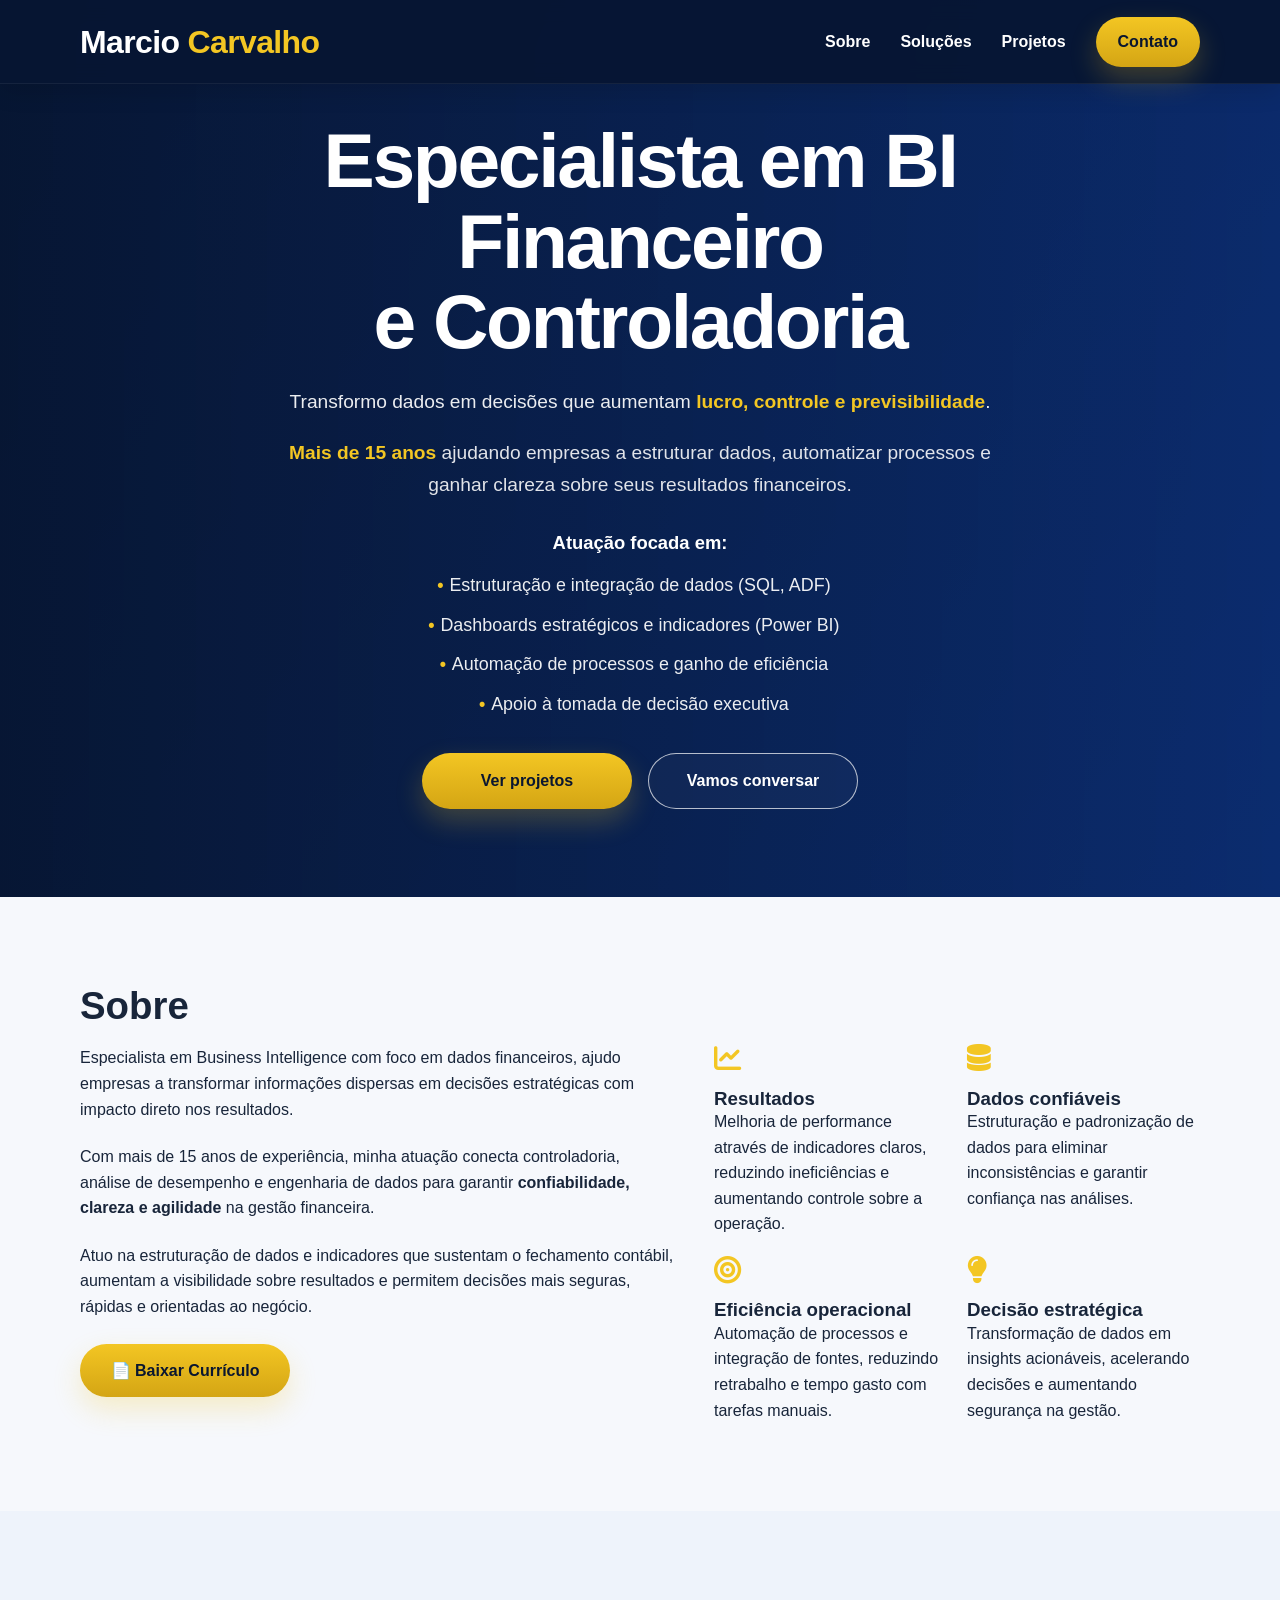
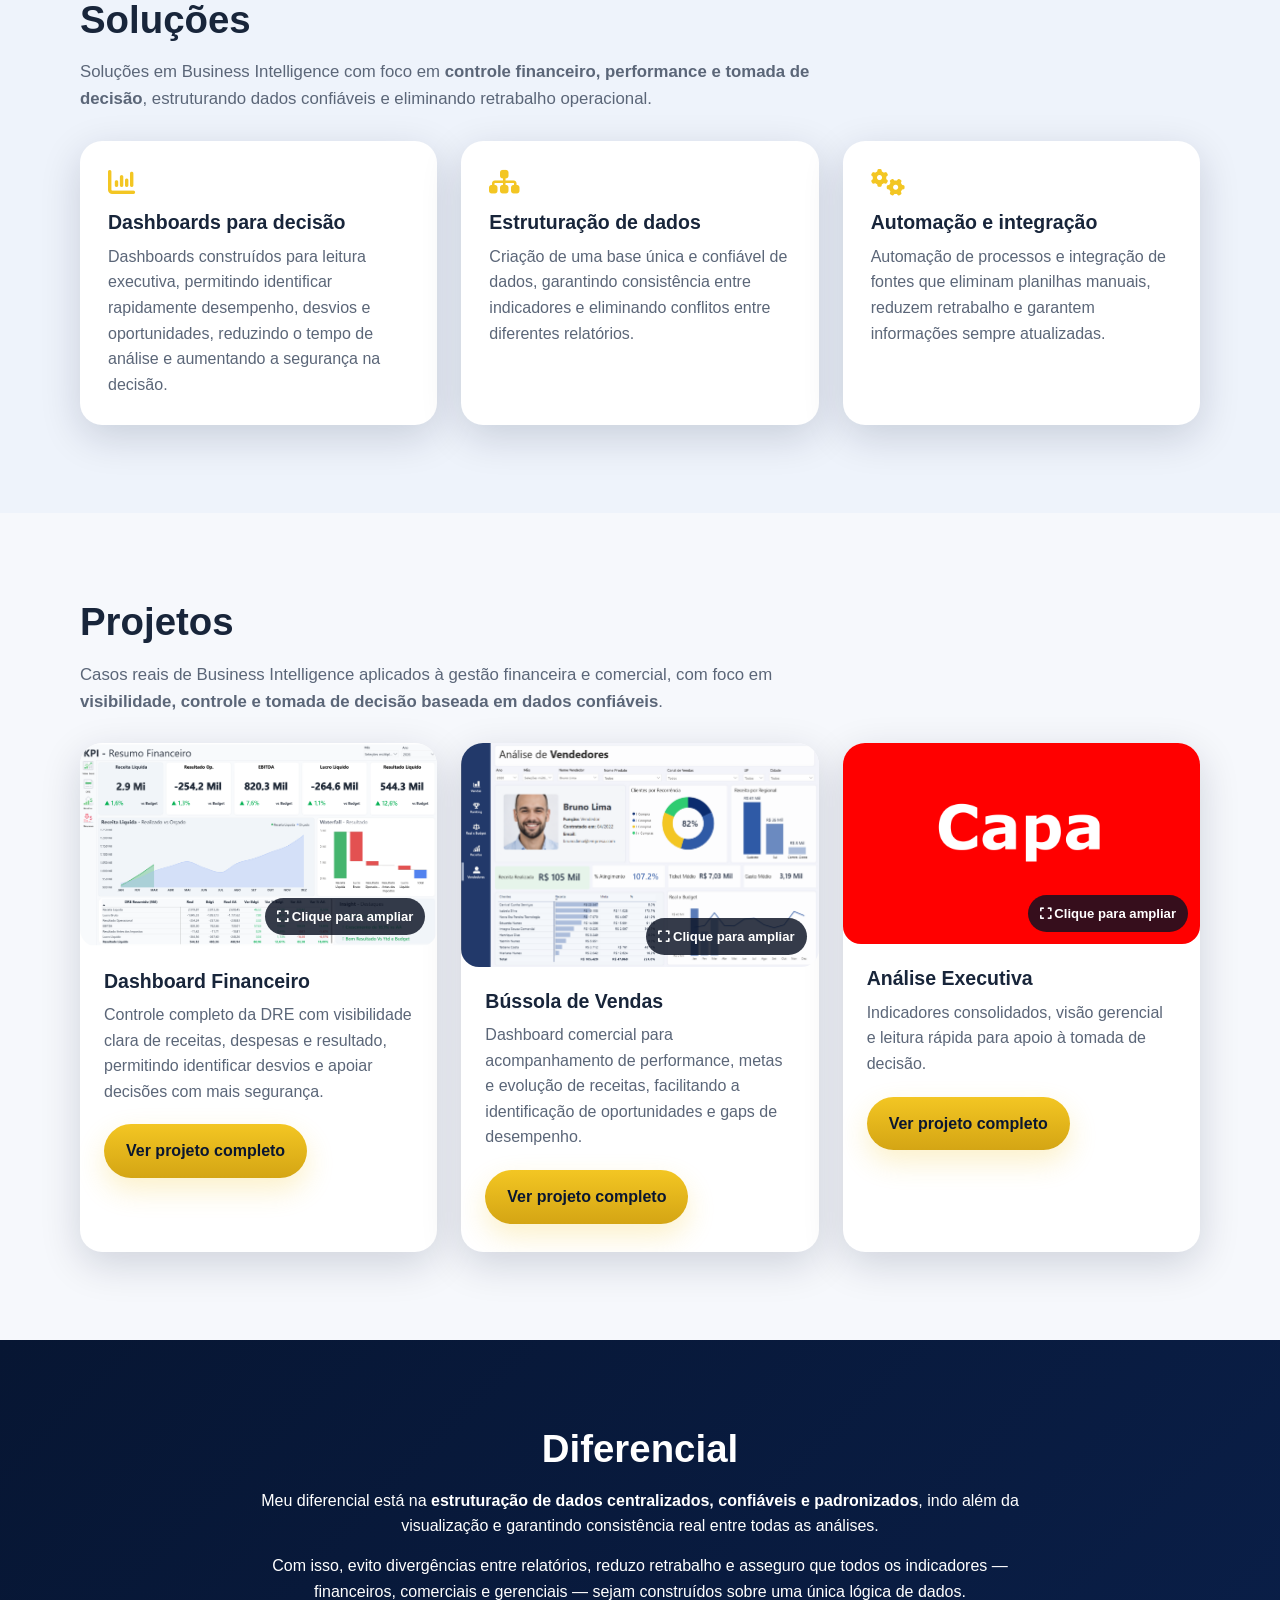
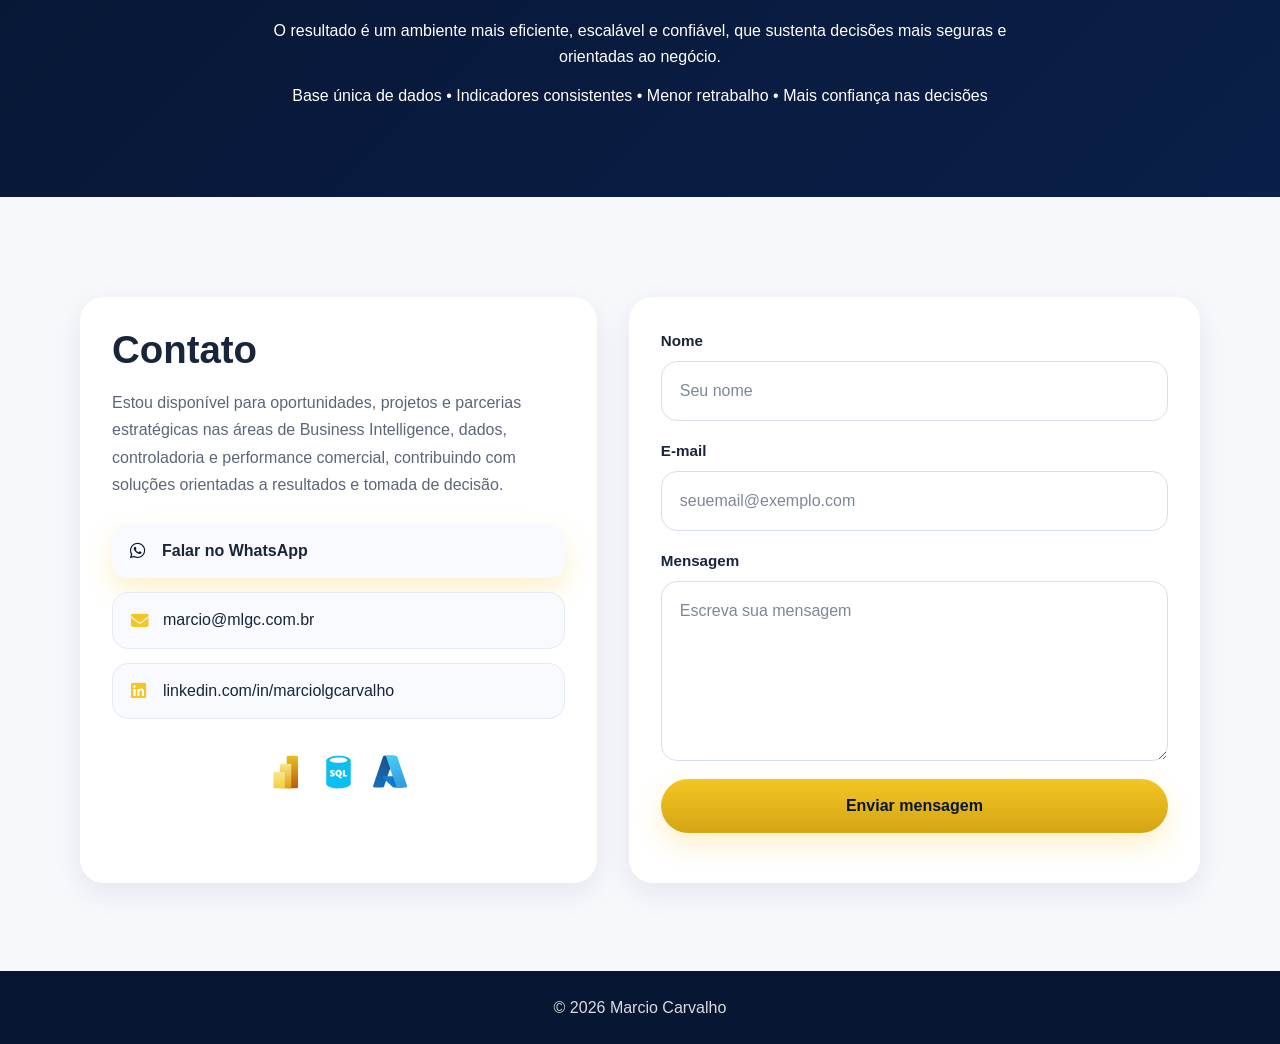
==== index.html @ 59c2d140 "Update index.html" ====
<!DOCTYPE html>
<html lang="pt-BR">
<head>
  
 <!-- META -->
<meta charset="UTF-8" />
<meta name="viewport" content="width=device-width, initial-scale=1.0" />

<!-- SEO -->
<title>Dados Financeiros e BI para Decisões Estratégicas que Geram Resultado</title>
<meta name="description" content="Dashboards em Power BI, integração de dados e indicadores financeiros para melhorar a tomada de decisão, eficiência e resultados do seu negócio." />
<link rel="canonical" href="https://mlgc.com.br/" />
 
<meta name="robots" content="index, follow" />
<meta name="twitter:card" content="summary_large_image" />
<meta name="twitter:title" content="Marcio Carvalho | Power BI | Dados | Controladoria" />
<meta name="twitter:description" content="Especialista em Power BI, integração de dados e controladoria com foco em fechamento contábil, indicadores e suporte à decisão." />
<meta name="twitter:image" content="https://mlgc.com.br/assets/img/og-image.jpg?v=3" />


<!-- Open Graph -->
<meta property="og:title" content="Marcio Carvalho | Power BI | Dados | Controladoria" />
<meta property="og:description" content="Especialista em Power BI, integração de dados e controladoria com foco em fechamento contábil, indicadores e suporte à decisão." />
<meta property="og:url" content="https://mlgc.com.br/" />
<meta property="og:type" content="website" />
<meta property="og:image" content="https://mlgc.com.br/assets/img/og-image.jpg?v=2" />
<meta property="og:image:type" content="image/jpeg" />
<meta property="og:image:width" content="1200" />
<meta property="og:image:height" content="630" />

  <!-- ================= CSS ================= -->
    
  <link rel="stylesheet" href="assets/css/site-mlgc-otimizado.css">
  <!-- ================= ÍCONES ================= -->
  <link
    rel="stylesheet"
    href="https://cdnjs.cloudflare.com/ajax/libs/font-awesome/6.5.0/css/all.min.css"
  />

<script type="application/ld+json">
{
  "@context": "https://schema.org",
  "@graph": [
    {
      "@type": "ProfilePage",
      "@id": "https://mlgc.com.br/#profilepage",
      "url": "https://mlgc.com.br/",
      "name": "Marcio Carvalho | Power BI, Dados Financeiros e Controladoria",
      "inLanguage": "pt-BR",
      "mainEntity": {
        "@id": "https://mlgc.com.br/#person"
      },
      "isPartOf": {
        "@id": "https://mlgc.com.br/#website"
      },
      "primaryImageOfPage": {
        "@id": "https://mlgc.com.br/#primaryimage"
      }
    },
    {
      "@type": "Person",
      "@id": "https://mlgc.com.br/#person",
      "name": "Marcio Carvalho",
      "url": "https://mlgc.com.br/",
      "image": {
        "@id": "https://mlgc.com.br/#primaryimage"
      },
      "jobTitle": "Especialista em Power BI, Dados e Controladoria",
      "description": "Especialista em Power BI, dados financeiros e controladoria. Atua com dashboards, modelagem de dados, indicadores de performance e suporte à tomada de decisão.",
      "sameAs": [
        "https://www.linkedin.com/in/marciolgcarvalho"
      ],
      "knowsAbout": [
        "Power BI",
        "Business Intelligence",
        "Análise de Dados",
        "Controladoria",
        "Dados Financeiros",
        "Indicadores de Performance",
        "Dashboards Executivos",
        "Modelagem de Dados",
        "DAX",
        "Power Query"
      ],
      "worksFor": {
        "@type": "Organization",
        "@id": "https://mlgc.com.br/#organization",
        "name": "MLGC"
      },
      "contactPoint": [
        {
          "@type": "ContactPoint",
          "contactType": "atendimento comercial",
          "email": "mailto:marcio@mlgc.com.br",
          "areaServed": "BR",
          "availableLanguage": ["pt-BR"]
        },
        {
          "@type": "ContactPoint",
          "contactType": "WhatsApp",
          "telephone": "+55-51-98492-6002",
          "areaServed": "BR",
          "availableLanguage": ["pt-BR"],
          "url": "https://wa.me/5551984926002"
        }
      ]
    },
    {
      "@type": "Organization",
      "@id": "https://mlgc.com.br/#organization",
      "name": "MLGC",
      "url": "https://mlgc.com.br/",
      "logo": {
        "@type": "ImageObject",
        "url": "https://mlgc.com.br/assets/img/og-image.jpg"
      },
      "sameAs": [
        "https://www.linkedin.com/in/marciolgcarvalho"
      ]
    },
    {
      "@type": "WebSite",
      "@id": "https://mlgc.com.br/#website",
      "url": "https://mlgc.com.br/",
      "name": "MLGC",
      "inLanguage": "pt-BR",
      "publisher": {
        "@id": "https://mlgc.com.br/#organization"
      }
    },
    {
      "@type": "ImageObject",
      "@id": "https://mlgc.com.br/#primaryimage",
      "url": "https://mlgc.com.br/assets/img/og-image.jpg",
      "contentUrl": "https://mlgc.com.br/assets/img/og-image.jpg"
    },
    {
      "@type": "Service",
      "@id": "https://mlgc.com.br/#service-bi",
      "name": "Serviços de Power BI, Dados e Controladoria",
      "serviceType": "Business Intelligence e Análise de Dados",
      "provider": {
        "@id": "https://mlgc.com.br/#person"
      },
      "areaServed": {
        "@type": "Country",
        "name": "Brasil"
      },
      "availableLanguage": ["pt-BR"],
      "url": "https://mlgc.com.br/#solucoes",
      "description": "Serviços de dashboards em Power BI, integração de dados, modelagem, indicadores financeiros, performance comercial e suporte à decisão.",
      "hasOfferCatalog": {
        "@type": "OfferCatalog",
        "name": "Soluções em Business Intelligence",
        "itemListElement": [
          {
            "@type": "Offer",
            "itemOffered": {
              "@type": "Service",
              "name": "Dashboards para decisão"
            }
          },
          {
            "@type": "Offer",
            "itemOffered": {
              "@type": "Service",
              "name": "Estruturação e modelagem de dados"
            }
          },
          {
            "@type": "Offer",
            "itemOffered": {
              "@type": "Service",
              "name": "Automação e integração de fontes"
            }
          }
        ]
      }
    }
  ]
}
</script>
  
</head>

<body>
  <!-- =========================================================
       HEADER / MENU FIXO
       ========================================================= -->
  <header class="header">
    <div class="nav-shell">
      <a href="#topo" class="logo">Marcio <span>Carvalho</span></a>

      <!-- Botão do menu mobile -->
      <button
        class="menu-toggle"
        type="button"
        aria-label="Abrir menu"
        aria-expanded="false"
      >
        ☰
      </button>

      <!-- Menu principal -->
      <nav class="menu" aria-label="Menu principal">
        <a href="#sobre">Sobre</a>
        <a href="#solucoes">Soluções</a>
        <a href="#portfolio">Projetos</a>
        <a href="#contato" class="cta">Contato</a>
      </nav>
    </div>
  </header>

  <!-- Overlay do menu mobile -->
  <div class="menu-overlay"></div>

  <!-- =========================================================
       CONTEÚDO PRINCIPAL
       ========================================================= -->
  <main id="topo">
    <!-- ================= HERO / INÍCIO ================= -->
   <section class="hero">
  <div class="container hero-content">
    <h1>Especialista em BI Financeiro<br>e Controladoria</h1>

    <p class="hero-text">
      Transformo dados em decisões que aumentam
      <span class="hero-highlight">lucro, controle e previsibilidade</span>.
    </p>

    <p class="hero-text hero-text-secondary">
      <span class="hero-highlight">Mais de 15 anos</span> ajudando empresas a estruturar dados,
      automatizar processos e ganhar clareza sobre seus resultados financeiros.
    </p>

    <p class="hero-focus-title">Atuação focada em:</p>

    <ul class="hero-list">
      <li>Estruturação e integração de dados (SQL, ADF)</li>
      <li>Dashboards estratégicos e indicadores (Power BI)</li>
      <li>Automação de processos e ganho de eficiência</li>
      <li>Apoio à tomada de decisão executiva</li>
    </ul>

    <div class="hero-actions">
      <a href="#projetos" class="btn btn-primary">Ver projetos</a>
      <a href="#contato" class="btn btn-secondary">Vamos conversar</a>
    </div>
  </div>
</section>

  <!-- ================= SOBRE ================= -->
<section id="sobre" class="section section-sobre">
  <div class="container">
    <h2>Sobre</h2>

    <div class="sobre-content">
      <!-- Coluna esquerda -->
      <div class="sobre-texto">
        <p>
          Especialista em Business Intelligence com foco em dados financeiros, ajudo empresas a transformar 
          informações dispersas em decisões estratégicas com impacto direto nos resultados.
        </p>

        <p>
          Com mais de 15 anos de experiência, minha atuação conecta controladoria, análise de desempenho e 
          engenharia de dados para garantir <strong>confiabilidade, clareza e agilidade</strong> na gestão financeira.
        </p>

        <p>
         Atuo na estruturação de dados e indicadores que sustentam o fechamento contábil, aumentam a visibilidade 
          sobre resultados e permitem decisões mais seguras, rápidas e orientadas ao negócio.
        </p>

        <div class="sobre-acoes">
          <a href="/assets/curriculo-marcio-carvalho.pdf" download class="btn btn-primary">
            📄 Baixar Currículo
          </a>
        </div>
      </div>

      <!-- Coluna direita -->
      <div class="sobre-cards">
        <article class="info-card">
          <i class="fas fa-chart-line"></i>
          <h3>Resultados</h3>
          <p>Melhoria de performance através de indicadores claros, reduzindo ineficiências e aumentando controle sobre a operação.</p>
        </article>

        <article class="info-card">
          <i class="fas fa-database"></i>
          <h3>Dados confiáveis</h3>
          <p>Estruturação e padronização de dados para eliminar inconsistências e garantir confiança nas análises.</p>
        </article>

        <article class="info-card">
          <i class="fas fa-bullseye"></i>
          <h3>Eficiência operacional</h3>
          <p>Automação de processos e integração de fontes, reduzindo retrabalho e tempo gasto com tarefas manuais.</p>
        </article>

        <article class="info-card">
          <i class="fas fa-lightbulb"></i>
          <h3>Decisão estratégica</h3>
          <p>Transformação de dados em insights acionáveis, acelerando decisões e aumentando segurança na gestão.</p>
        </article>
      </div>
    </div>
  </div>
</section>

    <!-- ================= SOLUÇÕES ================= -->
    <section id="solucoes" class="section gray">
  <div class="container">
    <h2>Soluções</h2>
    <p class="section-subtitle">
       Soluções em Business Intelligence com foco em  <strong>controle financeiro, performance e tomada de decisão</strong>, 
      estruturando dados confiáveis e eliminando retrabalho operacional.
    </p>

    <div class="grid solucoes-grid">
      <article class="card destaque-card">
        <i class="fas fa-chart-column"></i>
        <h3>Dashboards para decisão</h3>
        <p>
         Dashboards construídos para leitura executiva, permitindo identificar rapidamente desempenho, 
          desvios e oportunidades, reduzindo o tempo de análise e aumentando a segurança na decisão.
        </p>
      </article>

      <article class="card destaque-card">
        <i class="fas fa-sitemap"></i>
        <h3>Estruturação de dados</h3>
        <p>
          Criação de uma base única e confiável de dados, garantindo consistência entre indicadores e eliminando conflitos entre diferentes relatórios.
        </p>
      </article>

      <article class="card destaque-card">
        <i class="fas fa-gears"></i>
        <h3>Automação e integração</h3>
        <p>
         Automação de processos e integração de fontes que eliminam planilhas manuais, reduzem retrabalho e garantem informações sempre atualizadas.
        </p>
      </article>
    </div>
  </div>
</section>

    <!-- ================= PROJETOS ================= -->
  <section id="portfolio" class="section">
  <div class="container">
    <h2>Projetos</h2>
    <p class="section-subtitle">
      Casos reais de Business Intelligence aplicados à gestão financeira e comercial, 
      com foco em <strong>visibilidade, controle e tomada de decisão baseada em dados confiáveis</strong>.
    </p>

    <div class="grid projetos-grid">
      <!-- PROJETO 1 -->
      <article class="card project-card">
        <button
          class="project-cover"
          type="button"
          data-lightbox-trigger
          data-image="assets/img/projetos/projeto1/capa.webp"
          data-alt="Dashboard Financeiro - imagem ampliada"
          aria-label="Ampliar imagem do Dashboard Financeiro"
        >
          <img src="assets/img/projetos/projeto1/capa.webp" alt="Dashboard Financeiro - capa do projeto" class="project-cover-image">
          <span class="project-cover-zoom"><i class="fas fa-expand"></i> Clique para ampliar</span>
        </button>

        <div class="project-card-content">
          <h3>Dashboard Financeiro</h3>
          <p>Controle completo da DRE com visibilidade clara de receitas, despesas e resultado, permitindo identificar desvios e apoiar decisões com mais segurança.</p>
          <a href="projeto1.html" class="project-link">Ver projeto completo</a>
        </div>
      </article>

      <!-- PROJETO 2 -->
      <article class="card project-card">
  <button
    class="project-cover"
    type="button"
    data-lightbox-trigger
    data-image="assets/img/projetos/projeto2/capa.webp"
    data-alt="Dashboard de Vendas - imagem ampliada"
    aria-label="Ampliar imagem do projeto Dashboard de Vendas"
  >
    <img src="assets/img/projetos/projeto2/capa.webp" alt="Dashboard de Vendas - capa do projeto" class="project-cover-image">
    <span class="project-cover-zoom"><i class="fas fa-expand"></i> Clique para ampliar</span>
  </button>

  <div class="project-card-content">
    <h3>Bússola de Vendas</h3>
    <p>Dashboard comercial para acompanhamento de performance, metas e evolução de receitas, facilitando a identificação de oportunidades e gaps de desempenho.</p>
    <a href="projeto2.html" class="project-link">Ver projeto completo</a>
  </div>
</article>

      <!-- PROJETO 3 -->
      <article class="card project-card">
        <button
          class="project-cover"
          type="button"
          data-lightbox-trigger
          data-image="assets/img/projetos/projeto3/capa.webp"
          data-alt="Análise Executiva - imagem ampliada"
          aria-label="Ampliar imagem do projeto Análise Executiva"
        >
          <img src="assets/img/projetos/projeto3/capa.webp" alt="Análise Executiva - capa do projeto" class="project-cover-image">
          <span class="project-cover-zoom"><i class="fas fa-expand"></i> Clique para ampliar</span>
        </button>

       <div class="project-card-content">
  <h3>Análise Executiva</h3>
  <p>Indicadores consolidados, visão gerencial e leitura rápida para apoio à tomada de decisão.</p>
  <a href="projeto3.html" class="project-link">Ver projeto completo</a>
</div>
      </article>
    </div>
  </div>
</section>

    <!-- ================= DIFERENCIAL ================= -->
  <section class="section dark">
  <div class="container small">
    <h2>Diferencial</h2>

<p>
  Meu diferencial está na <strong>estruturação de dados centralizados, confiáveis e padronizados</strong>, 
  indo além da visualização e garantindo consistência real entre todas as análises.
</p>

<p>
  Com isso, evito divergências entre relatórios, reduzo retrabalho e asseguro que todos os indicadores — 
  financeiros, comerciais e gerenciais — sejam construídos sobre uma única lógica de dados.
</p>

<p>
  O resultado é um ambiente mais eficiente, escalável e confiável, 
  que sustenta decisões mais seguras e orientadas ao negócio.
</p>

<p class="diferencial-lista">
  Base única de dados • Indicadores consistentes • Menor retrabalho • Mais confiança nas decisões
</p>

  </div>
</section>
 <!-- ================= CONTATO ================= -->
<section id="contato" class="section contato-section">
  <div class="container">
    <div class="contato-wrapper">

      <!-- LADO ESQUERDO -->
      <div class="contato-info-box">
        <!-- ===== <span class="contato-tag"></span> === -->
        <h2>Contato</h2>

        <p class="contato-desc">
         Estou disponível para oportunidades, projetos e parcerias estratégicas nas áreas de Business Intelligence,
         dados, controladoria e performance comercial, contribuindo com soluções orientadas a resultados e tomada de decisão.
        </p>

        <div class="contato-canais">
          <a href="https://wa.me/5551984926002" class="contato-link whatsapp-link" target="_blank">
            <i class="fab fa-whatsapp"></i>
            <span>Falar no WhatsApp</span>
          </a>

          <a href="mailto:marcio@mlgc.com.br" class="contato-link">
            <i class="fas fa-envelope"></i>
            <span>marcio@mlgc.com.br</span>
          </a>

          <a href="https://www.linkedin.com/in/marciolgcarvalho" class="contato-link" target="_blank">
            <i class="fab fa-linkedin"></i>
            <span>linkedin.com/in/marciolgcarvalho</span>
          </a>
 <div class="skills-logos">
  <img src="assets/img/powerbi.svg" alt="Power BI" />
  <img src="assets/img/sql.svg" alt="SQL" />
  <img src="assets/img/adf.svg" alt="Azure Data Factory" />
</div>
          
        </div>
      </div>

    <!-- LADO DIREITO / FORMULÁRIO -->
<div class="contato-form-box">
  <form id="form-contato" action="https://formspree.io/f/mnjoldry" method="POST" class="contato-form">

    <!-- Configuração -->
    <input type="hidden" name="_subject" value="Novo contato do portfólio" />
    <input type="hidden" name="_captcha" value="false" />

    <!-- Nome -->
    <div class="form-group">
      <label for="nome">Nome</label>
      <input
        type="text"
        id="nome"
        name="nome"
        placeholder="Seu nome"
        required
      />
    </div>

    <!-- Email -->
    <div class="form-group">
      <label for="email">E-mail</label>
      <input
        type="email"
        id="email"
        name="email"
        placeholder="seuemail@exemplo.com"
        required
      />
    </div>

    <!-- Mensagem -->
    <div class="form-group">
      <label for="mensagem">Mensagem</label>
      <textarea
        id="mensagem"
        name="mensagem"
        placeholder="Escreva sua mensagem"
        required
      ></textarea>
    </div>

    <!-- Botão -->
    <button type="submit" class="btn-enviar">
      Enviar mensagem
    </button>

    <!-- Status -->
    <p id="form-status"></p>

  </form>
</div>

</div>
</div>
</section>

  <div class="lightbox" id="projectLightbox" aria-hidden="true">
    <button class="lightbox-close" type="button" aria-label="Fechar imagem ampliada">&times;</button>
    <div class="lightbox-backdrop" data-lightbox-close></div>
    <div class="lightbox-content" role="dialog" aria-modal="true" aria-label="Visualização ampliada do projeto">
      <img src="" alt="" id="lightboxImage">
    </div>
  </div>

  <!-- =========================================================
       FOOTER
       ========================================================= -->
  <footer>
    <p>© 2026 Marcio Carvalho</p>
  </footer>

  <!-- =========================================================
       BOTÃO VOLTAR AO TOPO
       ========================================================= -->
  <button
    id="backToTop"
    class="back-to-top"
    type="button"
    aria-label="Voltar ao topo"
  >
    <i class="fas fa-arrow-up"></i>
  </button>

  <!-- =========================================================
       SCRIPT DO MENU MOBILE + BOTÃO TOPO
       ========================================================= -->
  <script src="assets/js/script.js"></script>

<script>
  const lightbox = document.getElementById('projectLightbox');
  const lightboxImage = document.getElementById('lightboxImage');
  const lightboxClose = document.querySelector('.lightbox-close');
  const triggers = document.querySelectorAll('[data-lightbox-trigger]');
  const closeAreas = document.querySelectorAll('[data-lightbox-close]');

  function openLightbox(src, alt) {
    lightboxImage.src = src;
    lightboxImage.alt = alt || '';
    lightbox.classList.add('is-open');
    lightbox.setAttribute('aria-hidden', 'false');
    document.body.style.overflow = 'hidden';
  }

  function closeLightbox() {
    lightbox.classList.remove('is-open');
    lightbox.setAttribute('aria-hidden', 'true');
    lightboxImage.src = '';
    lightboxImage.alt = '';
    document.body.style.overflow = '';
  }

  triggers.forEach(trigger => {
    trigger.addEventListener('click', () => {
      openLightbox(
        trigger.getAttribute('data-image'),
        trigger.getAttribute('data-alt')
      );
    });
  });

  closeAreas.forEach(area => {
    area.addEventListener('click', closeLightbox);
  });

  if (lightboxClose) {
    lightboxClose.addEventListener('click', closeLightbox);
  }

  document.addEventListener('keydown', (event) => {
    if (event.key === 'Escape' && lightbox.classList.contains('is-open')) {
      closeLightbox();
    }
  });
</script>
    
</body>
</html>
---- assets/css/site-mlgc-otimizado.css ----
:root {
  --navy: #071633;
  --navy-2: #0b2c6f;
  --navy-3: #0a1f49;
  --gold: #f3c623;
  --gold-2: #d4a514;
  --white: #ffffff;
  --text: #18253a;
  --muted: #5b6678;
  --bg: #f6f8fc;
  --bg-soft: #eef3fb;
  --card: #ffffff;
  --line: #d7dfed;
  --line-soft: #e3eaf5;
  --shadow-sm: 0 10px 30px rgba(8, 20, 47, 0.08);
  --shadow-md: 0 12px 40px rgba(8, 20, 47, 0.16);
  --shadow-lg: 0 18px 38px rgba(8, 20, 47, 0.14);
  --header-height: 84px;
  --radius-lg: 22px;
  --radius-md: 18px;
  --radius-sm: 14px;
}

* {
  margin: 0;
  padding: 0;
  box-sizing: border-box;
}

html {
  scroll-behavior: smooth;
}

body {
  font-family: "Segoe UI", Arial, sans-serif;
  background: var(--bg);
  color: var(--text);
  line-height: 1.6;
  text-rendering: optimizeLegibility;
}

body.menu-open {
  overflow: hidden;
}

a {
  color: inherit;
  text-decoration: none;
}

img,
iframe {
  display: block;
  max-width: 100%;
}

button,
input,
textarea {
  font: inherit;
}

button {
  cursor: pointer;
}

ul,
ol {
  padding-left: 1.3rem;
}

.container {
  width: min(92%, 1120px);
  margin: 0 auto;
}

.small {
  max-width: 760px;
}

.section,
.project-section,
.project-screens,
.telas,
.project-cta {
  scroll-margin-top: 110px;
}

.section {
  padding: 88px 0;
}

.section.gray,
.project-section.alt {
  background: var(--bg-soft);
}

.section.dark,
.project-cta {
  background: linear-gradient(135deg, var(--navy), var(--navy-3));
  color: var(--white);
  text-align: center;
}

h1,
h2,
h3 {
  line-height: 1.1;
}

h2 {
  font-size: clamp(1.9rem, 3vw, 2.6rem);
  margin-bottom: 18px;
}

p + p {
  margin-top: 14px;
}

.header {
  position: fixed;
  inset: 0 0 auto;
  width: 100%;
  height: var(--header-height);
  z-index: 1000;
  background: rgba(7, 22, 51, 0.95);
  backdrop-filter: blur(10px);
  border-bottom: 1px solid rgba(255, 255, 255, 0.06);
  box-shadow: 0 8px 22px rgba(0, 0, 0, 0.12);
}

.nav-shell {
  width: min(92%, 1120px);
  min-height: var(--header-height);
  margin: 0 auto;
  display: flex;
  align-items: center;
  justify-content: space-between;
  position: relative;
}

.logo {
  display: inline-block;
  color: var(--white);
  font-size: 2rem;
  font-weight: 800;
  line-height: 0.95;
  letter-spacing: -0.02em;
}

.logo span {
  color: var(--gold);
}

.menu-toggle {
  display: none;
  border: 0;
  background: transparent;
  color: var(--white);
  font-size: 2.2rem;
  line-height: 1;
}

.menu {
  display: flex;
  align-items: center;
  gap: 30px;
}

.menu a {
  color: var(--white);
  font-size: 1rem;
  font-weight: 600;
  position: relative;
  transition: color 0.25s ease;
}

.menu a:not(.cta)::after {
  content: "";
  position: absolute;
  left: 0;
  bottom: -8px;
  width: 0;
  height: 2px;
  background: var(--gold);
  transition: width 0.25s ease;
}

.menu a:hover,
.menu a:focus-visible {
  color: var(--gold);
}

.menu a:hover::after,
.menu a:focus-visible::after {
  width: 100%;
}

.btn-primary,
.project-link,
.btn-enviar,
.whatsapp-link,
.menu .cta {
  background: linear-gradient(180deg, var(--gold), var(--gold-2));
  color: #0a1630;
  box-shadow: 0 12px 28px rgba(243, 198, 35, 0.24);
  border: 0;
}
.menu .cta {
  padding: 12px 22px;
  border-radius: 999px;
  font-weight: 800;
}

.menu .cta:hover,
.menu .cta:focus-visible {
  color: #0a1630;
  filter: brightness(1.03);
}

.menu-overlay {
  position: fixed;
  inset: 0;
  background: rgba(0, 0, 0, 0.42);
  opacity: 0;
  visibility: hidden;
  pointer-events: none;
  transition: opacity 0.25s ease, visibility 0.25s ease;
  z-index: 998;
}

.menu-overlay.active {
  opacity: 1;
  visibility: visible;
  pointer-events: auto;
}

.hero,
.project-hero {
  color: var(--white);
}

.hero {
  padding: 120px 20px 88px;
  text-align: center;
  background:
    linear-gradient(90deg, rgba(7, 22, 51, 0.96), rgba(11, 44, 111, 0.82)),
    linear-gradient(135deg, var(--navy), var(--navy-2));
}

.hero-content {
  max-width: 900px;
  margin: 0 auto;
}

.hero h1 {
  font-size: clamp(2.6rem, 6vw, 4.8rem);
  line-height: 1.05;
  letter-spacing: -0.03em;
  margin: 0 0 24px;
}

.hero-text {
  max-width: 760px;
  margin: 0 auto 18px;
  font-size: 1.2rem;
  line-height: 1.7;
  color: rgba(255, 255, 255, 0.92);
}

.hero-text-secondary {
  margin-top: 0;
  color: rgba(255, 255, 255, 0.88);
}

.hero-highlight {
  color: var(--gold);
  font-weight: 700;
}

.hero-focus-title {
  margin: 26px 0 14px;
  font-size: 1.15rem;
  font-weight: 600;
  color: var(--white);
}

.hero-list {
  list-style: none;
  padding: 0;
  margin: 0 auto;
  max-width: 720px;
}

.hero-list li {
  margin-bottom: 10px;
  font-size: 1.12rem;
  line-height: 1.65;
  color: rgba(255, 255, 255, 0.92);
}

.hero-list li::before {
  content: "•";
  color: var(--gold);
  font-weight: 700;
  display: inline-block;
  width: 18px;
  margin-left: -18px;
}

.hero-actions {
  display: flex;
  justify-content: center;
  gap: 16px;
  flex-wrap: wrap;
  margin-top: 34px;
}

.buttons,
.project-hero-actions {
  display: flex;
  gap: 16px;
  flex-wrap: wrap;
}

.buttons {
  margin-top: 34px;
  justify-content: center;
}

.btn,
.btn-primary,
.btn-secondary,
.project-link,
.btn-enviar,
.btn-cv {
  display: inline-flex;
  align-items: center;
  justify-content: center;
  gap: 8px;
  min-height: 50px;
  padding: 14px 22px;
  border-radius: 999px;
  font-size: 1rem;
  font-weight: 700;
  text-align: center;
  transition: transform 0.22s ease, box-shadow 0.22s ease, background 0.22s ease, color 0.22s ease;
}

.btn {
  min-width: 210px;
}

.btn-primary:hover,
.project-link:hover,
.btn-enviar:hover,
.whatsapp-link:hover,
.menu .cta:hover,
.btn-cv:hover,
.btn-secondary:hover {
  transform: translateY(-2px);
}

.btn-secondary {
  border: 1px solid rgba(255, 255, 255, 0.7);
  color: var(--white);
  background: rgba(255, 255, 255, 0.03);
}

.btn-secondary:hover {
  background: rgba(255, 255, 255, 0.1);
}
.section-sobre .sobre-content {
  display: grid;
  grid-template-columns: minmax(320px, 1.1fr) minmax(320px, 0.9fr);
  gap: 40px;
  align-items: start;
}

.section-sobre .sobre-texto p {
  margin-bottom: 22px;
}

.sobre-acoes,
.section-sobre .sobre-acoes {
  margin-top: 24px;
}

.section-sobre .sobre-cards {
  display: grid;
  grid-template-columns: repeat(2, minmax(220px, 1fr));
  gap: 20px;
}

.grid {
  margin-top: 28px;
  display: grid;
  grid-template-columns: repeat(3, minmax(0, 1fr));
  gap: 24px;
}

.card {
  background: var(--card);
  border-radius: var(--radius-lg);
  padding: 28px;
  box-shadow: var(--shadow-md);
}

.card h3,
.project-card-content h3,
.kpi-card h3 {
  margin-bottom: 10px;
  font-size: 1.22rem;
}

.card p,
.project-card-content p,
.project-section p,
.project-hero p,
.section-subtitle,
.contato-desc {
  color: var(--muted);
}

.destaque-card,
.info-card {
  transition: transform 0.25s ease, box-shadow 0.25s ease;
}

.destaque-card:hover,
.info-card:hover,
.project-card:hover {
  transform: translateY(-6px);
  box-shadow: var(--shadow-lg);
}

.destaque-card i,
.info-card i {
  font-size: 1.7rem;
  color: var(--gold);
  margin-bottom: 16px;
  transition: transform 0.25s ease, color 0.25s ease;
}

.destaque-card:hover i,
.info-card:hover i {
  transform: scale(1.08);
}

.section-subtitle {
  max-width: 780px;
  margin-bottom: 28px;
  font-size: 1.05rem;
}

.skills-logos {
  margin-top: 22px;
  display: flex;
  align-items: center;
  justify-content: center;
  gap: 18px;
  flex-wrap: wrap;
}

.skills-logos img {
  height: 34px;
  width: auto;
  object-fit: contain;
  opacity: 0.95;
  transition: transform 0.2s ease, opacity 0.2s ease;
}

.skills-logos img:hover {
  transform: translateY(-2px);
  opacity: 1;
}

.section-sobre .btn-cv {
  background: linear-gradient(180deg, var(--gold), var(--gold-2));
  color: #0a1630;
  border: 0;
  box-shadow: 0 12px 28px rgba(243, 198, 35, 0.24);
}

.section-sobre .btn-cv:hover {
  background: linear-gradient(180deg, var(--gold), var(--gold-2));
  color: #0a1630;
  transform: translateY(-2px);
}

.contato-wrapper {
  display: grid;
  grid-template-columns: 0.95fr 1.05fr;
  gap: 32px;
  align-items: stretch;
  margin-top: 12px;
}

.contato-info-box,
.contato-form-box {
  background: var(--white);
  border-radius: 24px;
  padding: 32px;
  box-shadow: var(--shadow-sm);
}

.contato-tag {
  display: inline-block;
  margin-bottom: 14px;
  padding: 8px 14px;
  border-radius: 999px;
  background: rgba(243, 198, 35, 0.14);
  color: var(--navy-2);
  font-size: 0.9rem;
  font-weight: 700;
}

.contato-desc {
  font-size: 1rem;
  line-height: 1.7;
  margin-bottom: 26px;
}

.contato-canais {
  display: flex;
  flex-direction: column;
  gap: 14px;
}

.contato-link {
  display: flex;
  align-items: center;
  gap: 12px;
  padding: 16px 18px;
  border-radius: 16px;
  background: #f8faff;
  border: 1px solid var(--line-soft);
  color: var(--text);
  transition: transform 0.22s ease, box-shadow 0.22s ease, border-color 0.22s ease;
  word-break: break-word;
}

.contato-link:hover {
  transform: translateY(-2px);
  box-shadow: 0 10px 22px rgba(8, 20, 47, 0.08);
  border-color: #d5dfef;
}

.contato-link i {
  color: var(--gold);
  font-size: 1.1rem;
  min-width: 20px;
}

.contato-link span {
  line-height: 1.4;
}

.whatsapp-link {
  border: 0;
  font-weight: 800;
}

.whatsapp-link i {
  color: #0a1630;
}

.contato-form {
  display: flex;
  flex-direction: column;
  gap: 18px;
}

.form-group {
  display: flex;
  flex-direction: column;
  gap: 8px;
}

.form-group label {
  font-size: 0.95rem;
  font-weight: 700;
  color: var(--text);
}

.contato-form input,
.contato-form textarea {
  width: 100%;
  border: 1px solid var(--line);
  border-radius: 16px;
  padding: 16px 18px;
  background: var(--white);
  color: var(--text);
  outline: 0;
  transition: border-color 0.22s ease, box-shadow 0.22s ease;
}

.contato-form input::placeholder,
.contato-form textarea::placeholder {
  color: #7c8798;
}

.contato-form input:focus,
.contato-form textarea:focus {
  border-color: #b9c8e2;
  box-shadow: 0 0 0 4px rgba(11, 44, 111, 0.06);
}

.contato-form textarea {
  min-height: 180px;
  resize: vertical;
}

.btn-enviar {
  width: 100%;
  border: 0;
  font-weight: 800;
}

footer {
  padding: 24px 0;
  text-align: center;
  background: var(--navy);
  color: rgba(255, 255, 255, 0.85);
}

.back-to-top {
  position: fixed;
  right: 22px;
  bottom: 22px;
  width: 52px;
  height: 52px;
  border: 0;
  border-radius: 50%;

  display: inline-flex;
  align-items: center;
  justify-content: center;

  background-color: #FFC107; /* amarelo */
  color: #000; /* seta preta */

  opacity: 0;
  visibility: hidden;
  pointer-events: none;
  transform: translateY(10px);

  z-index: 1002;
  cursor: pointer;

  transition: all 0.25s ease;
}

.back-to-top:hover {
  background-color: #e0a800; /* amarelo mais escuro */
  transform: translateY(0) scale(1.05);
}

.back-to-top.show {
  opacity: 1;
  visibility: visible;
  pointer-events: auto;
  transform: translateY(0);
}

.project-hero {
  padding: 150px 0 70px;
  background: linear-gradient(180deg, #0c1f47 0%, #132c63 100%);
}

.project-hero-content {
  display: grid;
  grid-template-columns: 1.1fr 0.9fr;
  gap: 48px;
  align-items: center;
}

.project-eyebrow {
  display: inline-block;
  margin-bottom: 14px;
  padding: 8px 14px;
  border-radius: 999px;
  background: rgba(255, 255, 255, 0.12);
  font-size: 0.92rem;
  font-weight: 700;
  letter-spacing: 0.04em;
}

.project-hero h1 {
  font-size: clamp(2.4rem, 5vw, 4rem);
  margin-bottom: 18px;
  color: var(--white);
}

.project-hero p {
  font-size: 1.08rem;
  color: rgba(255, 255, 255, 0.88);
  max-width: 700px;
}

.project-hero-actions {
  margin-top: 28px;
}

.project-hero-image img,
.project-gallery,
.project-cover,
.screen-image,
.lightbox-content img {
  border-radius: 18px;
}

.project-hero-image img {
  width: 100%;
  box-shadow: 0 30px 60px rgba(0, 0, 0, 0.22);
}

.telas,
.project-screens,
.project-section,
.project-cta {
  padding: 78px 0;
}

.telas p,
.project-section p,
.section-intro {
  max-width: 950px;
  font-size: 1.05rem;
  line-height: 1.8;
}

.telas p,
.project-section p {
  margin-bottom: 18px;
}

.project-list,
.results-list {
  margin: 0;
  padding-left: 24px;
}

.project-list li,
.results-list li {
  margin-bottom: 14px;
  color: var(--navy);
  line-height: 1.7;
  font-size: 1.04rem;
}

.kpi-grid {
  display: grid;
  grid-template-columns: repeat(2, minmax(0, 1fr));
  gap: 24px;
  margin-top: 30px;
}

.kpi-card {
  background: var(--white);
  border-radius: 24px;
  padding: 28px;
  box-shadow: 0 18px 40px rgba(10, 22, 48, 0.08);
  border: 1px solid rgba(10, 22, 48, 0.05);
}

.kpi-card p {
  margin: 0;
  font-size: 1rem;
}

.projetos-grid {
  align-items: stretch;
}

.project-card {
  padding: 0;
  overflow: hidden;
  display: flex;
  flex-direction: column;
}

.project-card-content {
  padding: 24px 24px 28px;
}

.project-card-content p {
  margin-bottom: 20px;
}

.project-link {
  font-weight: 800;
}

.project-cover {
  position: relative;
  width: 100%;
  border: 0;
  background: transparent;
  padding: 0;
  display: block;
  overflow: hidden;
}

.project-cover-image {
  width: 100%;
  transition: transform 0.35s ease;
}

.project-cover:hover .project-cover-image,
.screen-image:hover img {
  transform: scale(1.03);
}

.project-cover-zoom,
.zoom-hint {
  position: absolute;
  right: 12px;
  bottom: 12px;
  background: rgba(10, 18, 35, 0.82);
  color: var(--white);
  padding: 8px 12px;
  border-radius: 999px;
  font-size: 0.82rem;
  font-weight: 600;
}

.lightbox {
  position: fixed;
  inset: 0;
  display: none;
  align-items: center;
  justify-content: center;
  z-index: 9999;
}

.lightbox.is-open {
  display: flex;
}

.lightbox-backdrop {
  position: absolute;
  inset: 0;
  background: rgba(0, 0, 0, 0.82);
}

.lightbox-content {
  position: relative;
  z-index: 2;
  max-width: 92vw;
  max-height: 88vh;
  padding: 12px;
}

.lightbox-content img {
  max-width: 100%;
  max-height: 85vh;
  box-shadow: 0 20px 60px rgba(0, 0, 0, 0.4);
}

.lightbox-close {
  position: absolute;
  top: 18px;
  right: 18px;
  z-index: 3;
  width: 44px;
  height: 44px;
  border: 0;
  border-radius: 50%;
  background: rgba(255, 255, 255, 0.15);
  color: var(--white);
  font-size: 1.6rem;
}

.section-intro {
  margin-bottom: 40px;
  color: #555;
}

.screen-block {
  margin-bottom: 60px;
}

.screen-block h3 {
  margin-bottom: 16px;
  font-size: 1.4rem;
}

.screen-image {
  max-width: 900px;
  margin: 0 auto 16px;
  position: relative;
  overflow: hidden;
}

.screen-image img {
  width: 100%;
  transition: transform 0.3s ease;
}

.project-cta h2 {
  font-size: clamp(2rem, 4vw, 3rem);
  margin-bottom: 14px;
  color: var(--white);
}

.project-cta p {
  max-width: 760px;
  margin: 0 auto 28px;
  color: rgba(255, 255, 255, 0.86);
  font-size: 1.06rem;
  line-height: 1.8;
}

iframe {
  width: 100%;
  height: 260px;
  margin-top: 18px;
  border: 0;
  border-radius: 16px;
  background: #e9eef7;
}

@media (max-width: 980px) {
  .project-hero {
    padding: 130px 0 60px;
  }

  .project-hero-content,
  .grid,
  .projetos-grid,
  .contato-wrapper,
  .section-sobre .sobre-content,
  .kpi-grid {
    grid-template-columns: 1fr;
  }

  .section-sobre .sobre-cards {
    grid-template-columns: repeat(2, minmax(0, 1fr));
  }
}

@media (max-width: 768px) {
  .header {
    width: 100%;
  }

  .nav-shell {
    width: 100%;
    margin: 0;
    padding-left: 24px;
    padding-right: 8px;
  }

  .logo {
    font-size: 1.42rem;
    max-width: 180px;
  }

  .menu-toggle {
    display: inline-flex;
    align-items: center;
    justify-content: center;
    position: absolute;
    top: 50%;
    right: 4px;
    transform: translateY(-50%);
    width: 56px;
    height: 56px;
    font-size: 2.7rem;
    z-index: 1001;
  }

  .menu {
    position: fixed;
    top: 0;
    right: -100%;
    width: min(80vw, 300px);
    height: 100vh;
    padding: 96px 24px 28px 28px;
    background: linear-gradient(180deg, #071633, #0b2557);
    box-shadow: -14px 0 40px rgba(0, 0, 0, 0.28);
    flex-direction: column;
    align-items: flex-start;
    gap: 22px;
    transition: right 0.28s ease;
    z-index: 999;
  }

  .menu.active {
    right: 0;
  }

  .menu a {
    width: 100%;
    font-size: 1.16rem;
  }

  .menu .cta {
    margin-top: 10px;
    width: auto;
  }

  .hero {
    padding: 132px 0 74px;
  }

  .hero h1 {
    font-size: clamp(2.2rem, 9vw, 3rem);
  }

  .hero p {
    font-size: 1rem;
    max-width: 92%;
  }

  .buttons,
  .project-hero-actions {
    flex-direction: column;
    align-items: center;
  }

  .btn,
  .btn-primary,
  .btn-secondary {
    width: min(100%, 280px);
    min-width: 0;
  }

  .project-hero-actions .btn-primary,
  .project-hero-actions .btn-secondary,
  .btn-enviar {
    width: 100%;
  }

  .section,
  .telas,
  .project-section,
  .project-screens,
  .project-cta {
    padding: 64px 0;
    scroll-margin-top: 92px;
  }

  .section-sobre .sobre-cards {
    grid-template-columns: 1fr;
    gap: 16px;
  }

  .contato-info-box,
  .contato-form-box {
    padding: 22px;
    border-radius: 20px;
  }

  .contato-link {
    padding: 14px;
    border-radius: 14px;
    align-items: flex-start;
  }

  .contato-link span {
    font-size: 0.96rem;
  }

  .contato-form {
    gap: 14px;
  }

  .contato-form input,
  .contato-form textarea {
    padding: 14px 16px;
    border-radius: 14px;
  }

  .contato-form textarea {
    min-height: 160px;
  }

  .back-to-top {
    width: 48px;
    height: 48px;
    right: 18px;
    bottom: 18px;
  }

  iframe {
    height: 210px;
  }
}

@media (max-width: 640px) {
  .container {
    width: min(92%, 100% - 24px);
  }

  .project-card-content {
    padding: 20px 20px 24px;
  }

  .screen-block {
    margin-bottom: 48px;
  }

  .screen-block h3 {
    font-size: 1.25rem;
  }

  .zoom-hint,
  .project-cover-zoom {
    font-size: 0.76rem;
    padding: 7px 10px;
  }
}


@media (max-width: 768px) {
  .hero-actions,
  .cta-group,
  .hero-buttons {
    display: flex;
    flex-direction: column;
    align-items: center;
    justify-content: center;
    gap: 16px;
    width: 100%;
  }

  .hero-actions .btn,
  .cta-group .btn,
  .hero-buttons .btn,
  .hero-actions a,
  .cta-group a,
  .hero-buttons a {
    width: 100%;
    max-width: 320px;
    margin: 0 auto;
    display: flex;
    align-items: center;
    justify-content: center;
    text-align: center;
  }
}
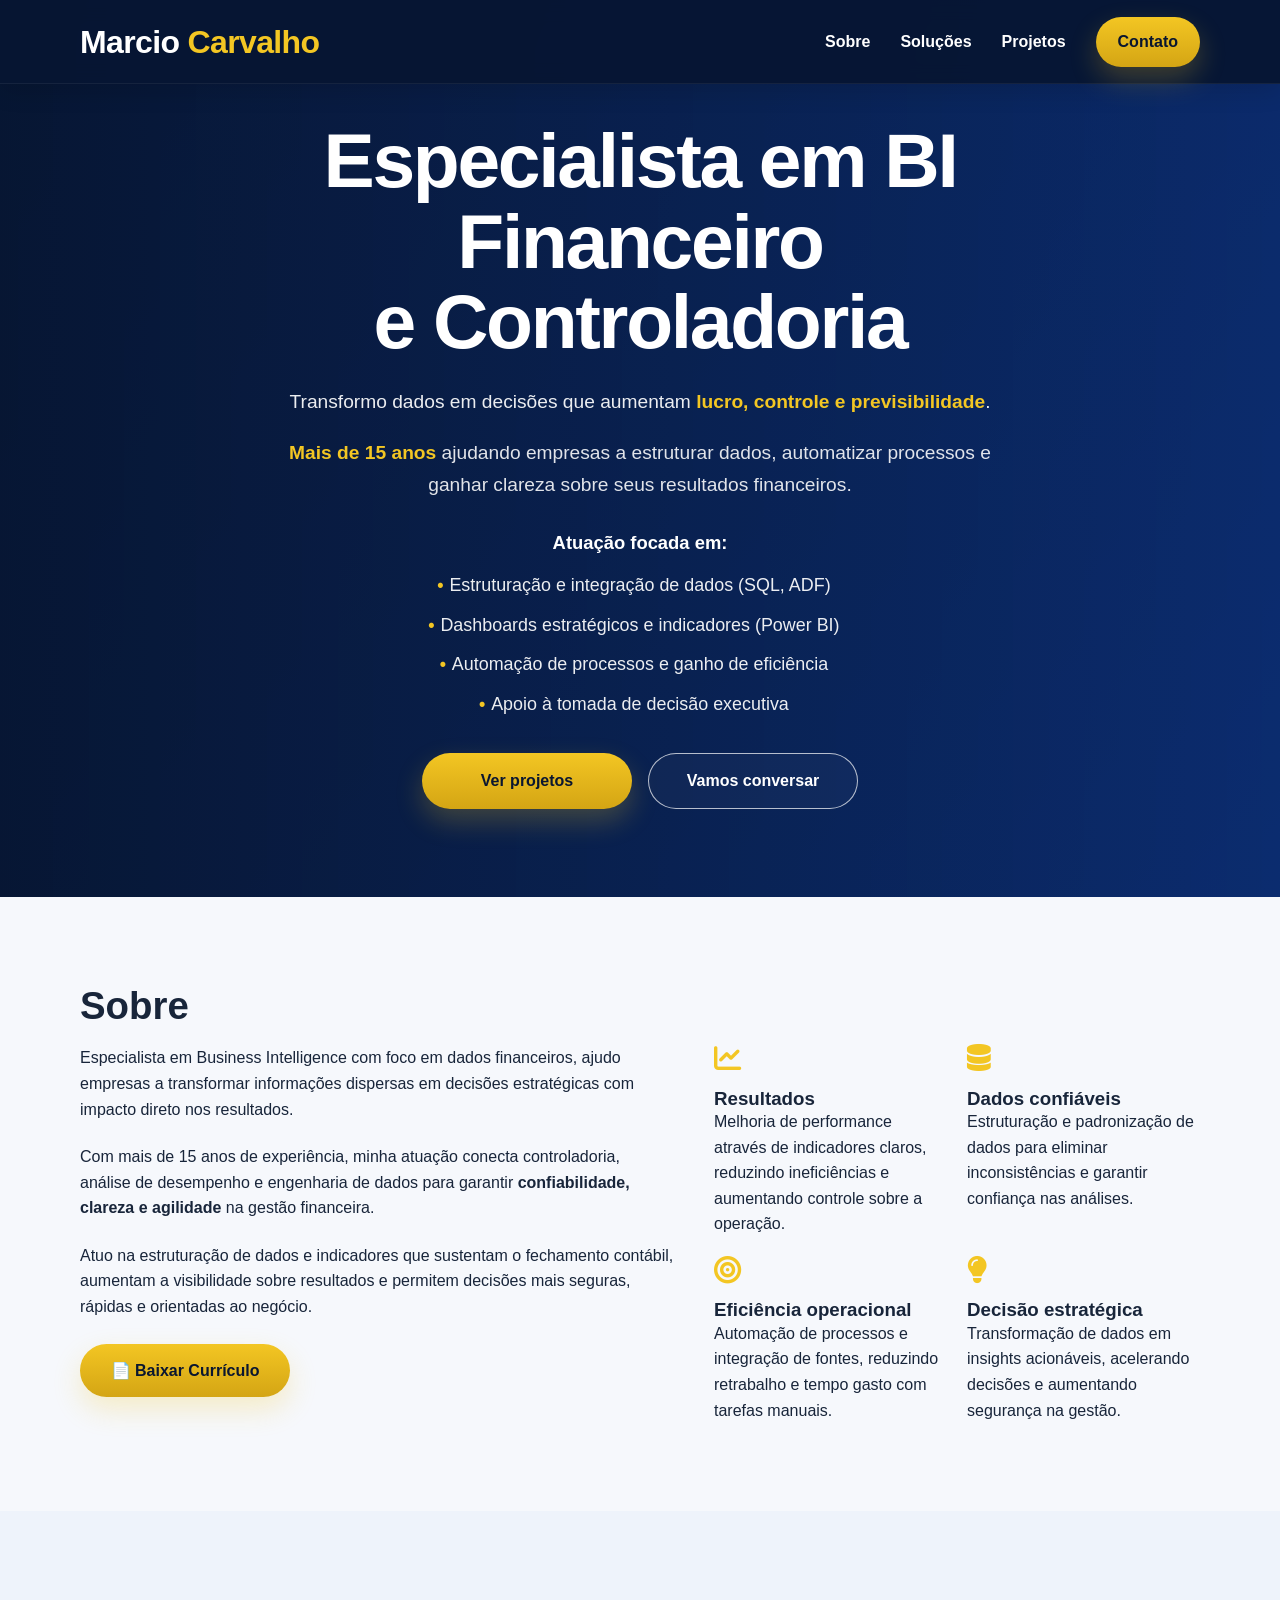
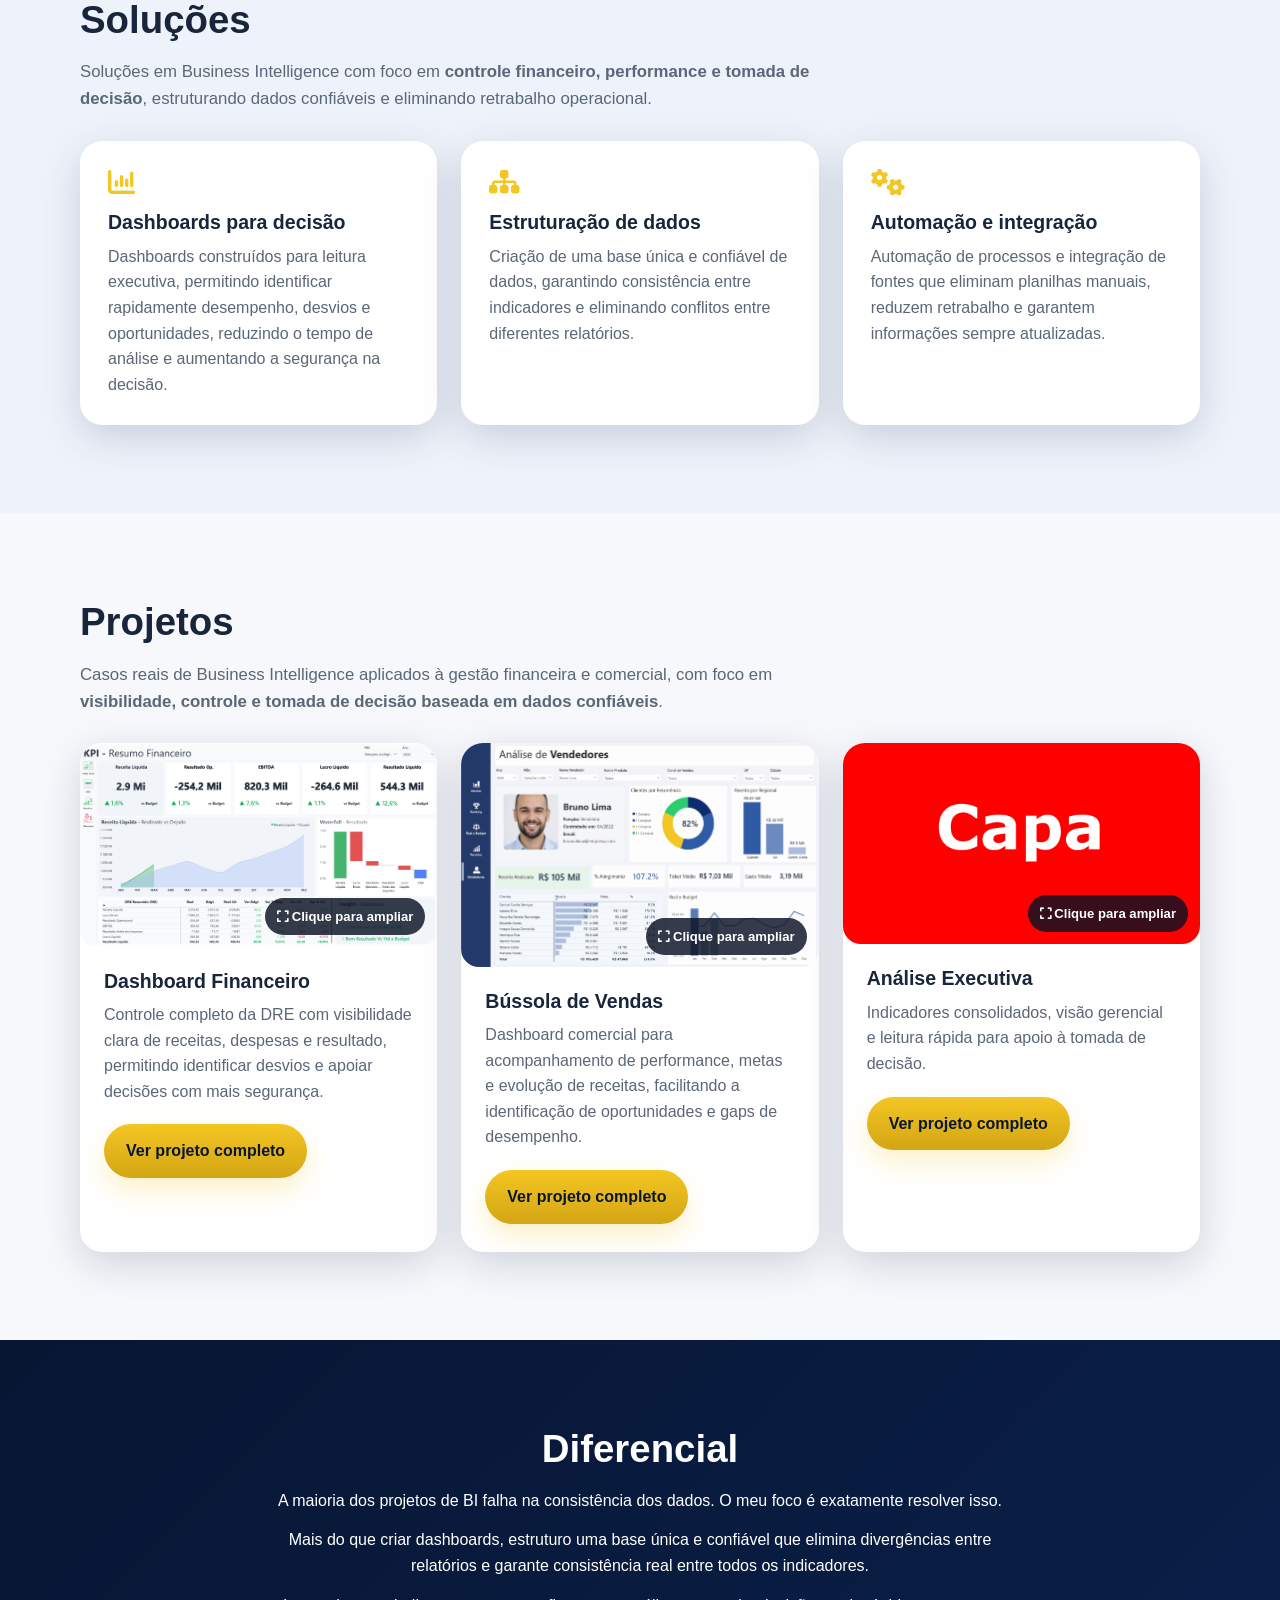
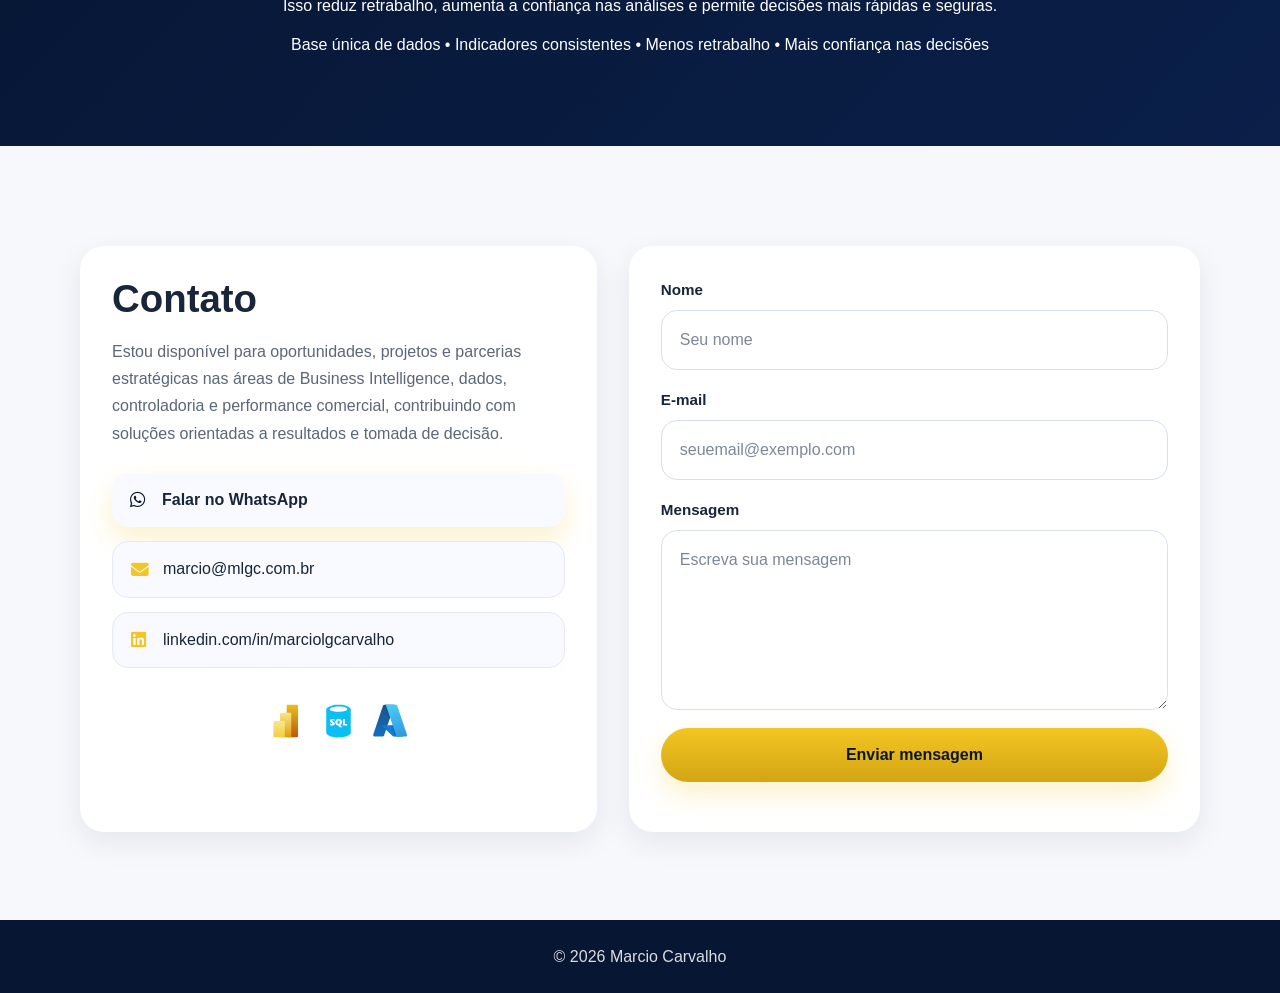
==== commit 7b30092d: "Update index.html" ====
--- a/index.html
+++ b/index.html
@@ -429,22 +429,21 @@
     <h2>Diferencial</h2>
 
 <p>
-  Meu diferencial está na <strong>estruturação de dados centralizados, confiáveis e padronizados</strong>, 
-  indo além da visualização e garantindo consistência real entre todas as análises.
+  A maioria dos projetos de BI falha na consistência dos dados.
+O meu foco é exatamente resolver isso.
 </p>
 
 <p>
-  Com isso, evito divergências entre relatórios, reduzo retrabalho e asseguro que todos os indicadores — 
-  financeiros, comerciais e gerenciais — sejam construídos sobre uma única lógica de dados.
+ Mais do que criar dashboards, estruturo uma base única e confiável que elimina divergências 
+  entre relatórios e garante consistência real entre todos os indicadores.
 </p>
 
 <p>
-  O resultado é um ambiente mais eficiente, escalável e confiável, 
-  que sustenta decisões mais seguras e orientadas ao negócio.
+ Isso reduz retrabalho, aumenta a confiança nas análises e permite decisões mais rápidas e seguras.
 </p>
 
 <p class="diferencial-lista">
-  Base única de dados • Indicadores consistentes • Menor retrabalho • Mais confiança nas decisões
+  Base única de dados • Indicadores consistentes • Menos retrabalho • Mais confiança nas decisões
 </p>
 
   </div>
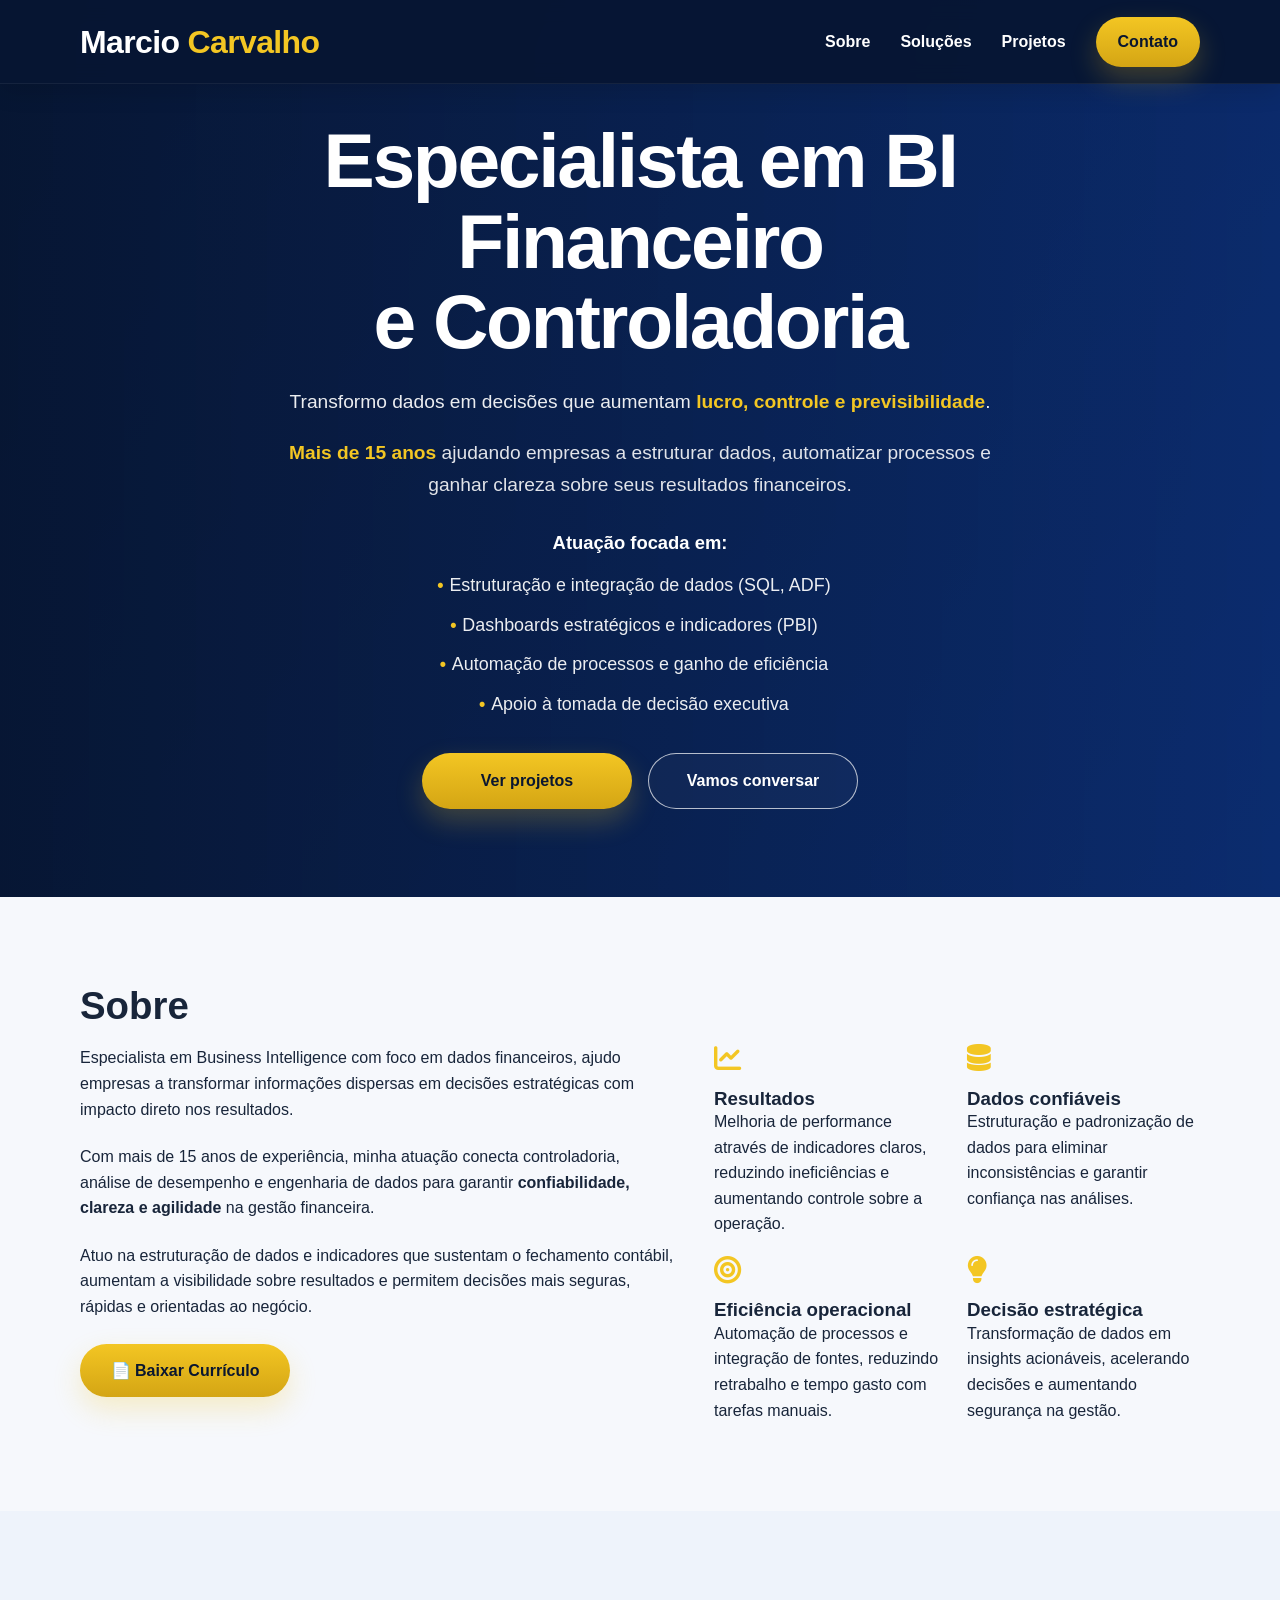
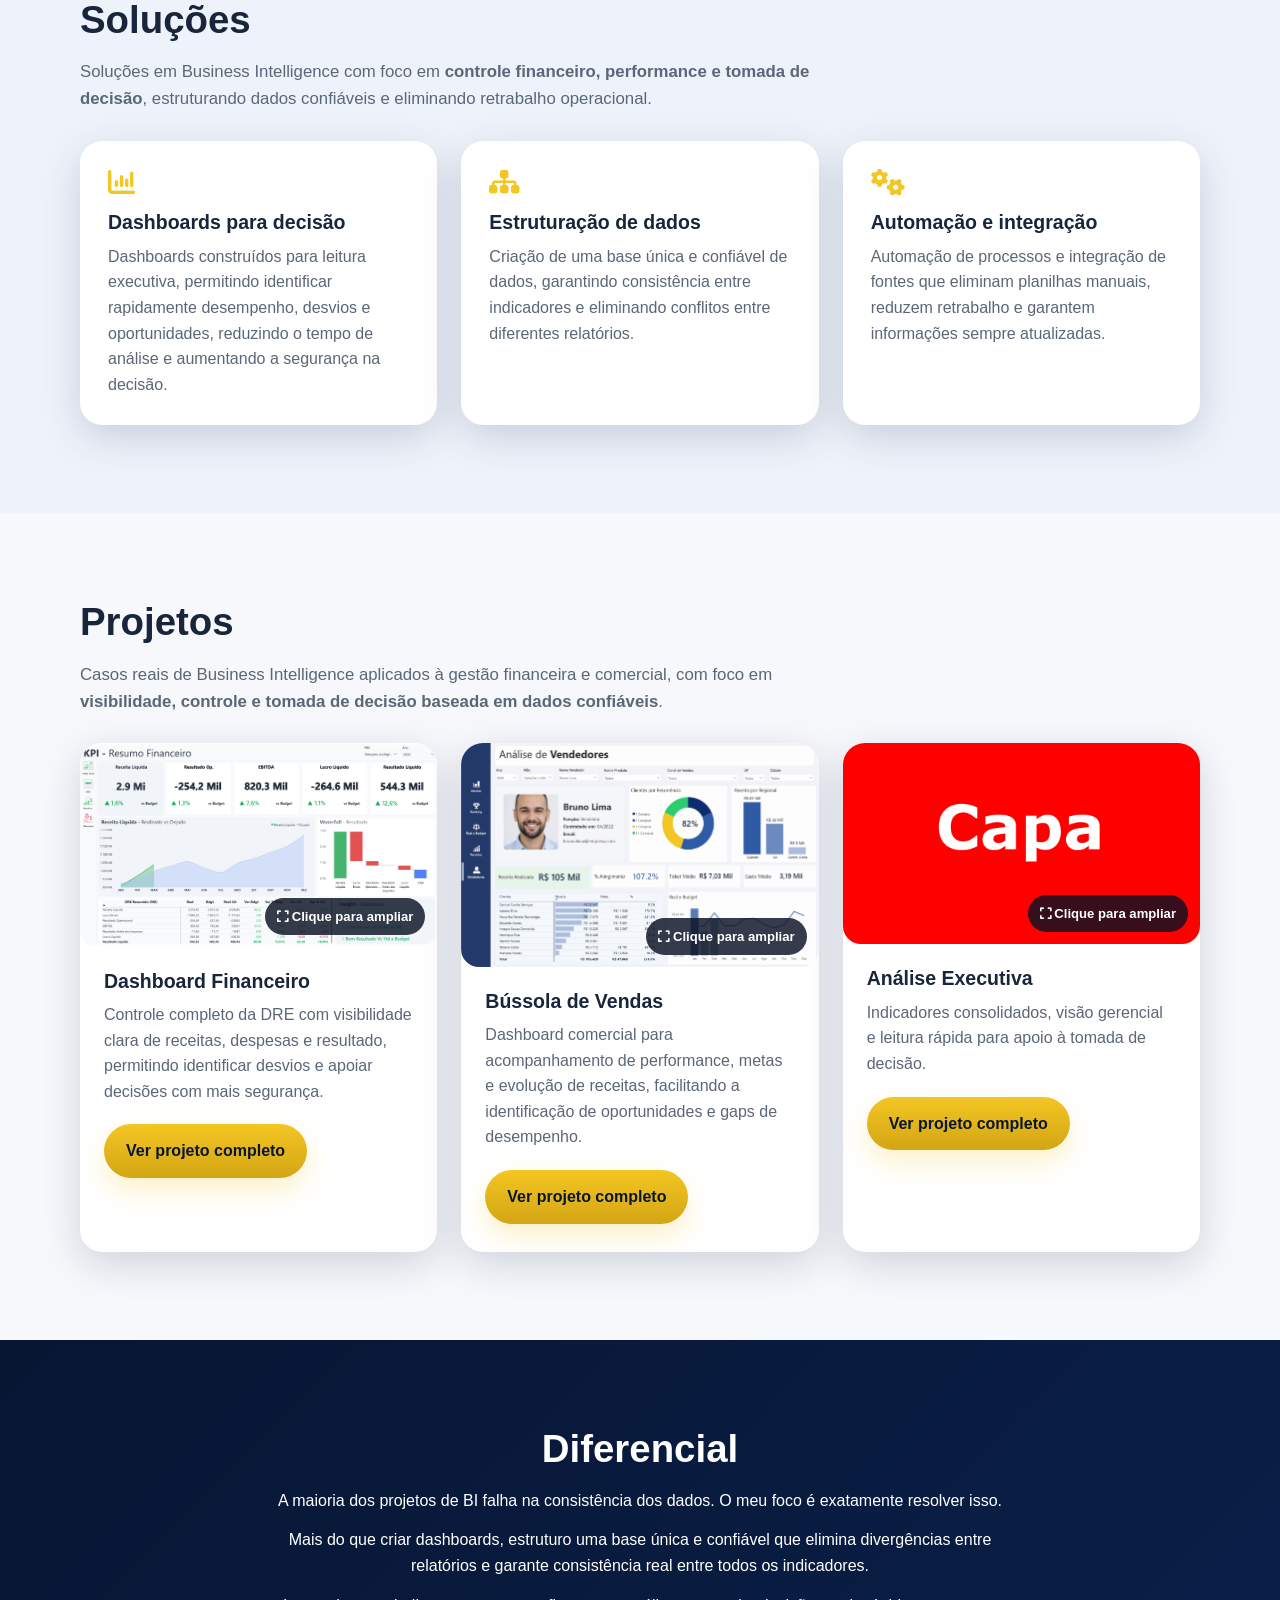
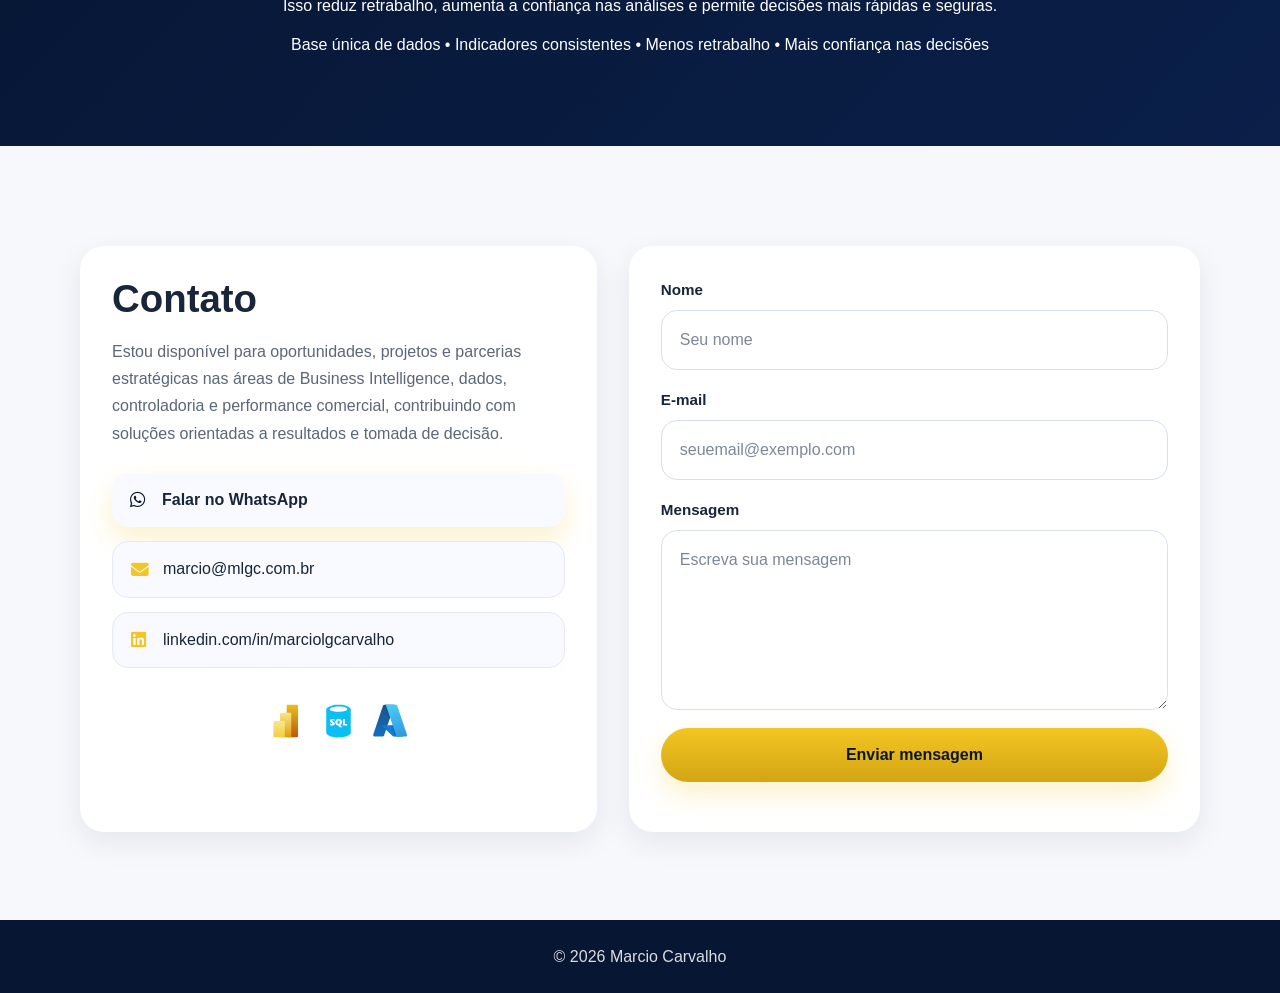
==== commit 743a7d3c: "Update index.html" ====
--- a/index.html
+++ b/index.html
@@ -237,7 +237,7 @@
 
     <ul class="hero-list">
       <li>Estruturação e integração de dados (SQL, ADF)</li>
-      <li>Dashboards estratégicos e indicadores (Power BI)</li>
+      <li>Dashboards estratégicos e indicadores (PBI)</li>
       <li>Automação de processos e ganho de eficiência</li>
       <li>Apoio à tomada de decisão executiva</li>
     </ul>
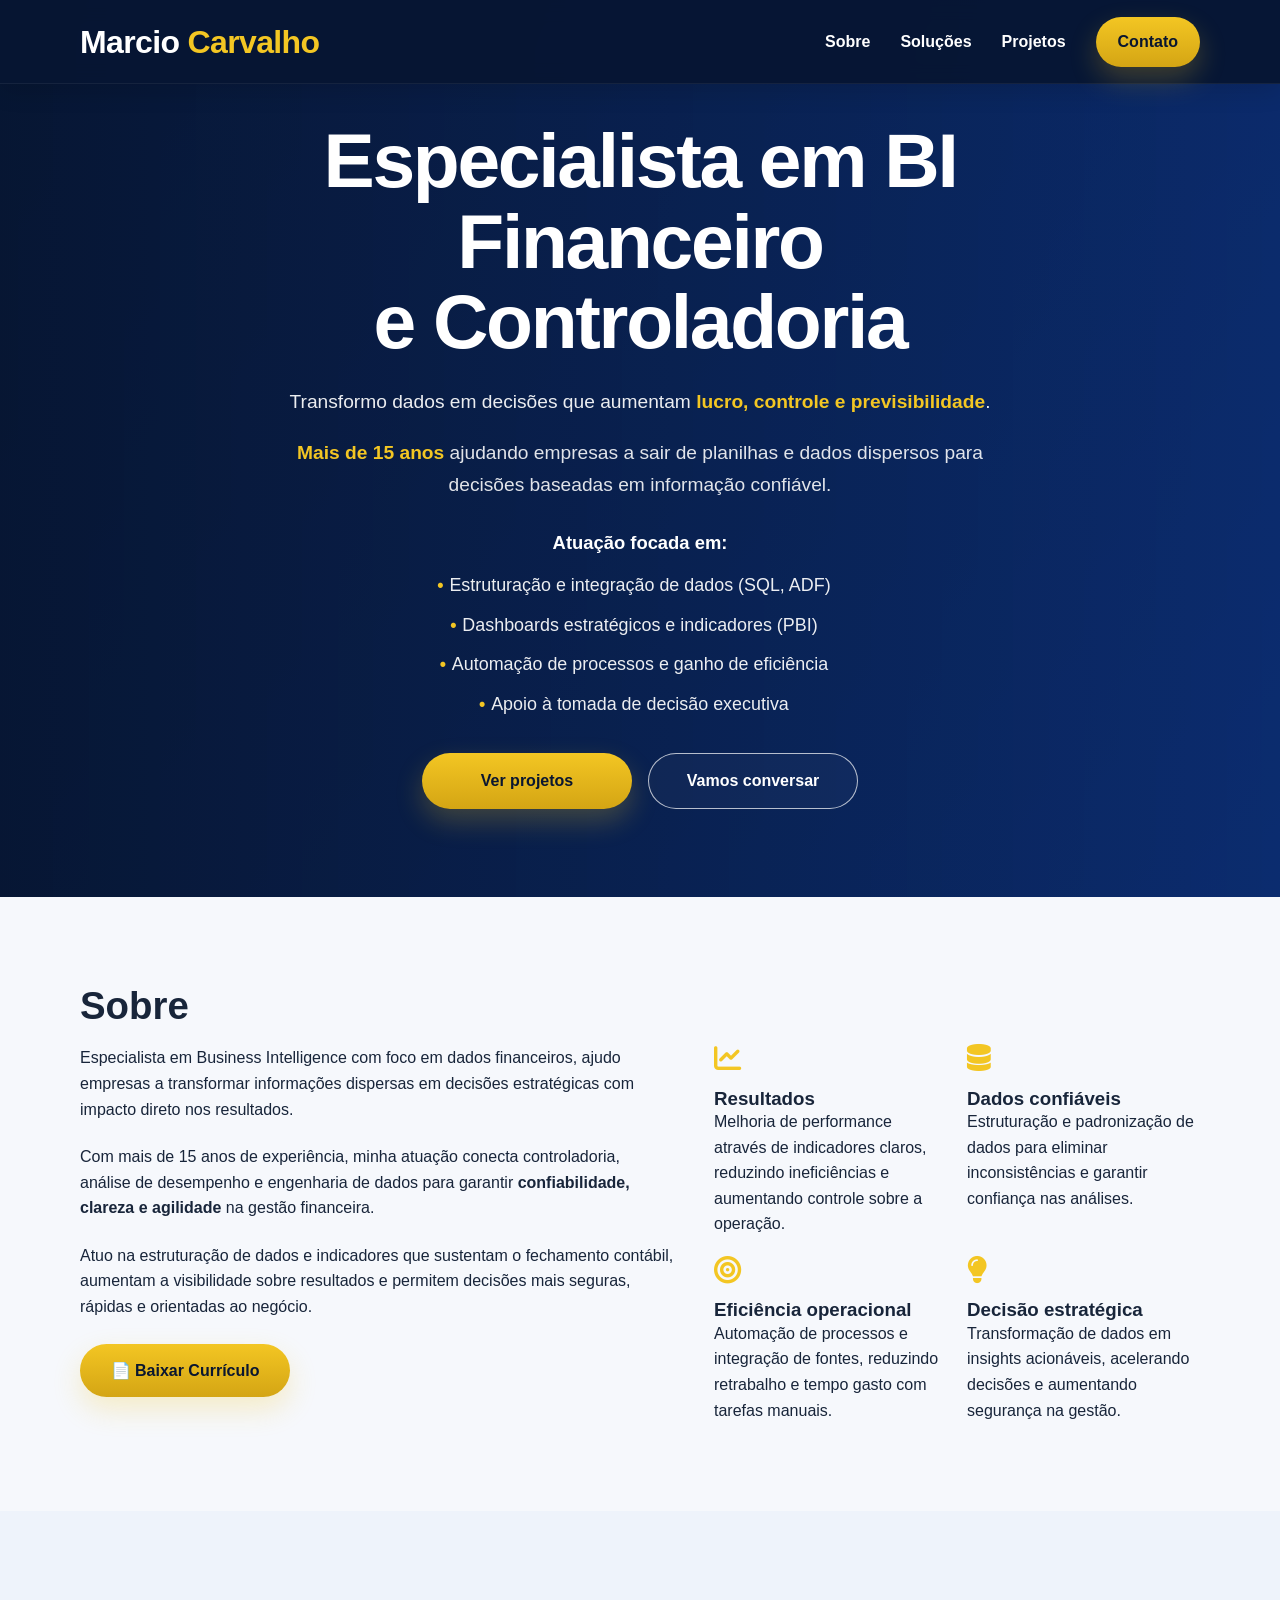
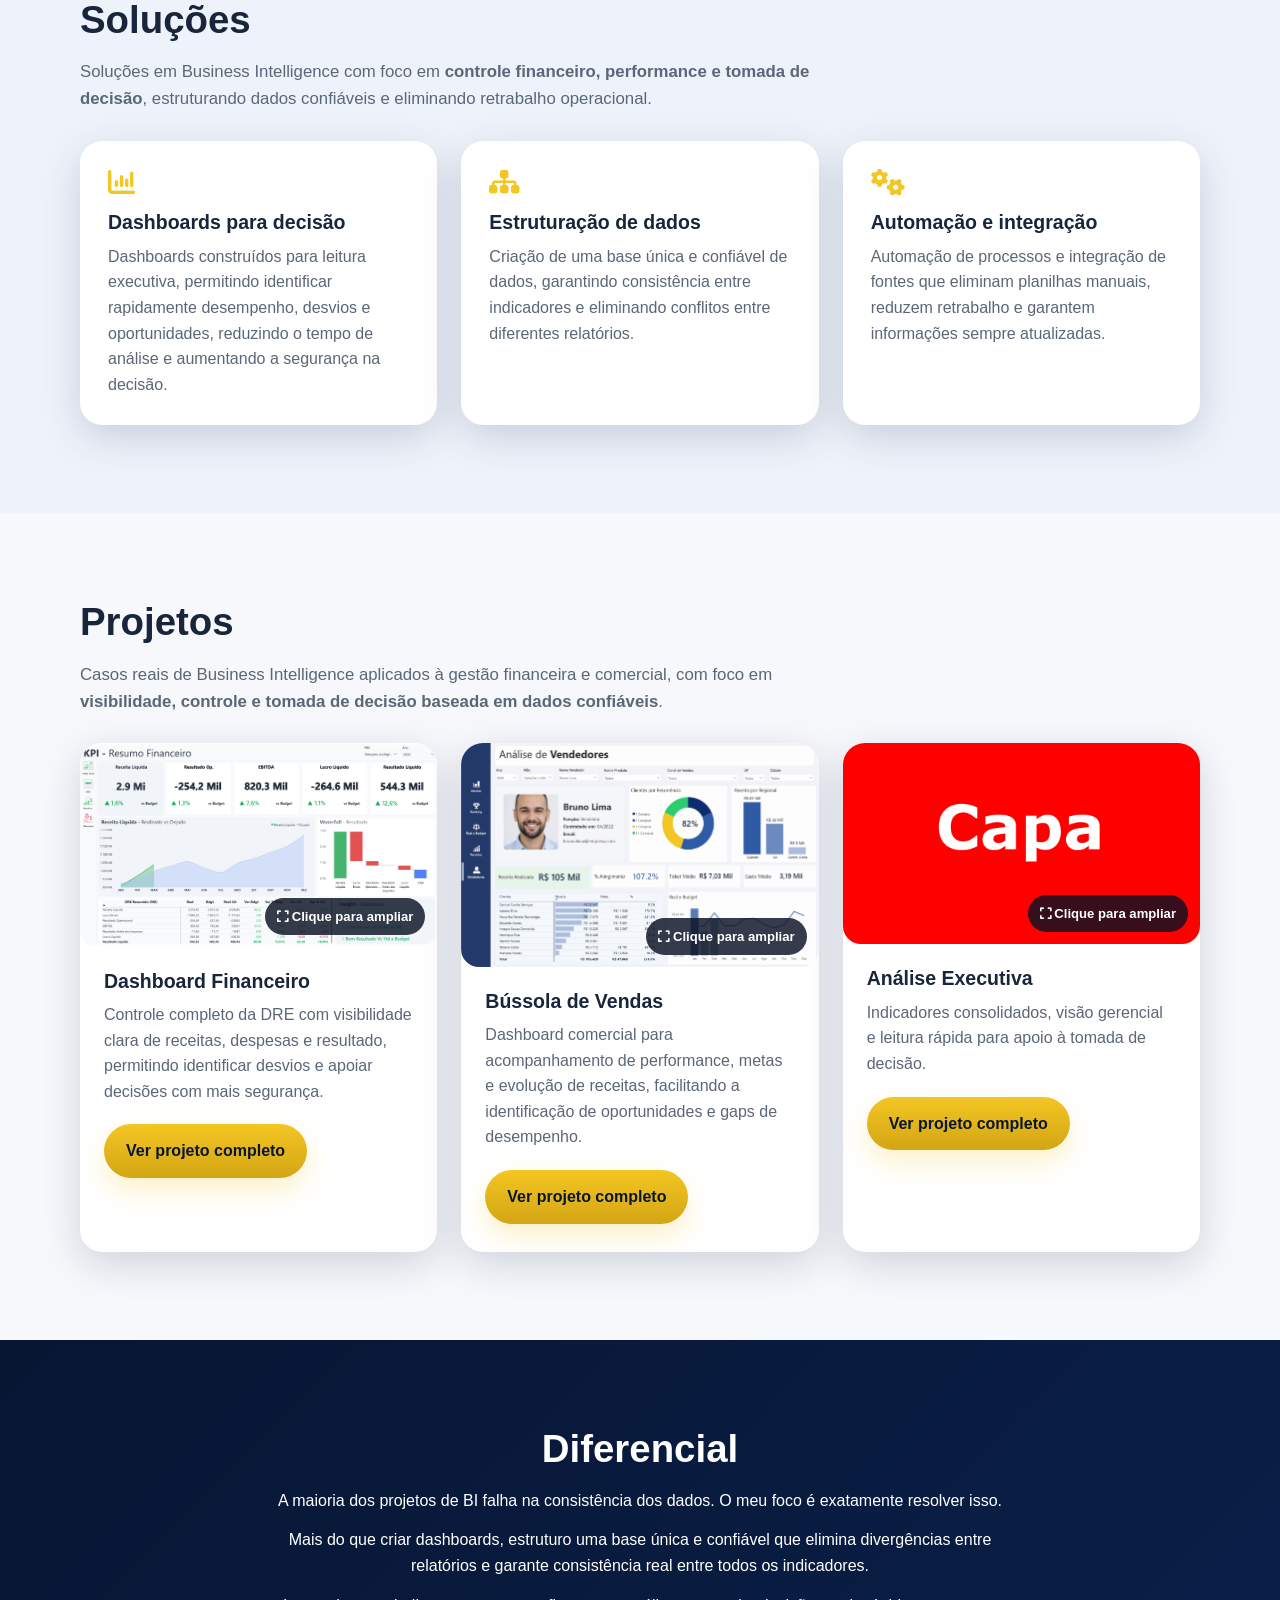
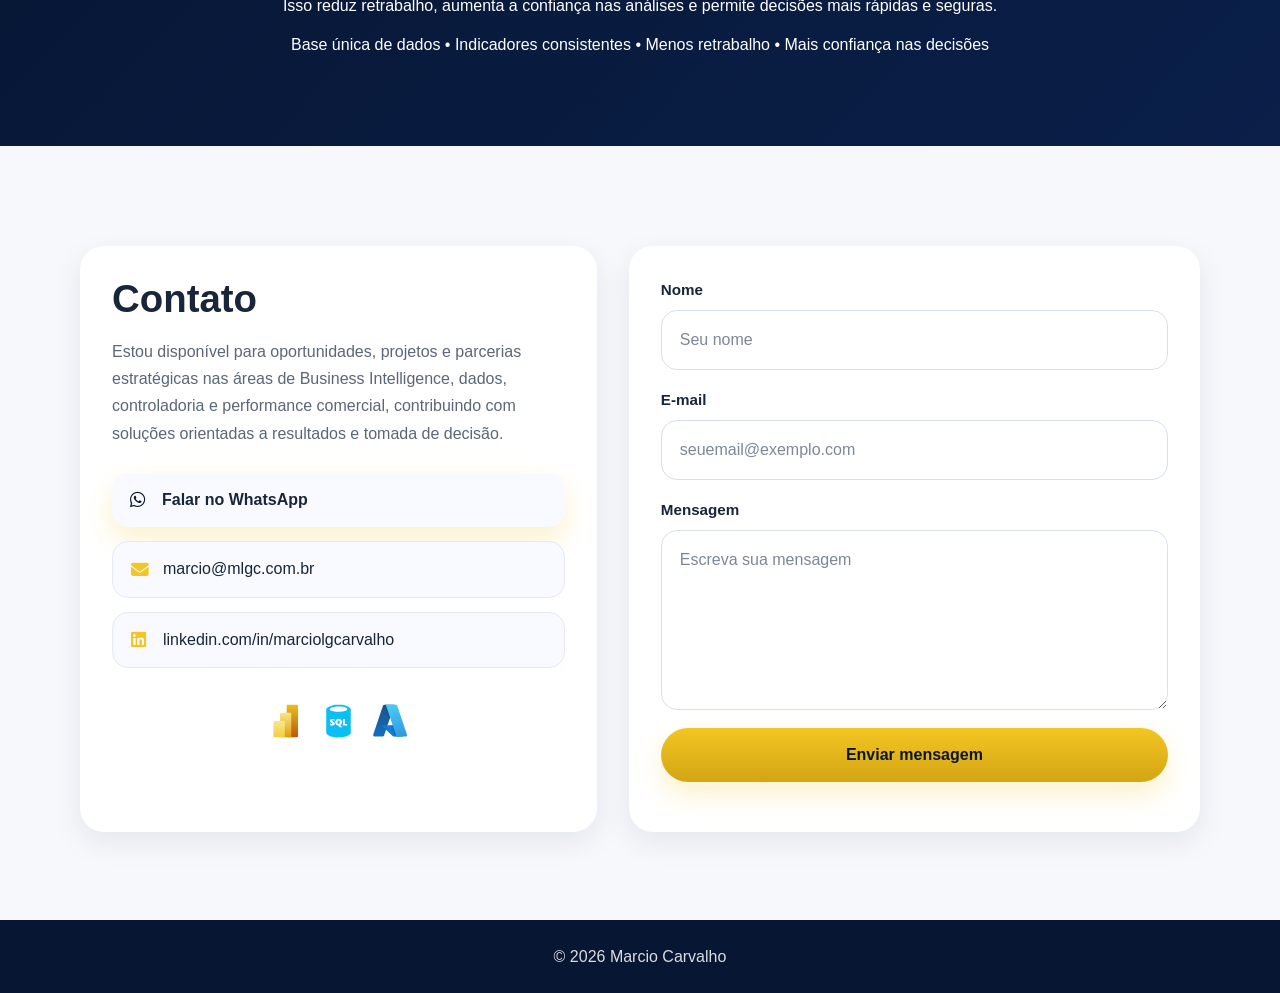
==== commit e65aaa44: "Update index.html" ====
--- a/index.html
+++ b/index.html
@@ -229,8 +229,8 @@
     </p>
 
     <p class="hero-text hero-text-secondary">
-      <span class="hero-highlight">Mais de 15 anos</span> ajudando empresas a estruturar dados,
-      automatizar processos e ganhar clareza sobre seus resultados financeiros.
+      <span class="hero-highlight">Mais de 15 anos</span> ajudando empresas a sair de planilhas 
+      e dados dispersos para decisões baseadas em informação confiável.
     </p>
 
     <p class="hero-focus-title">Atuação focada em:</p>
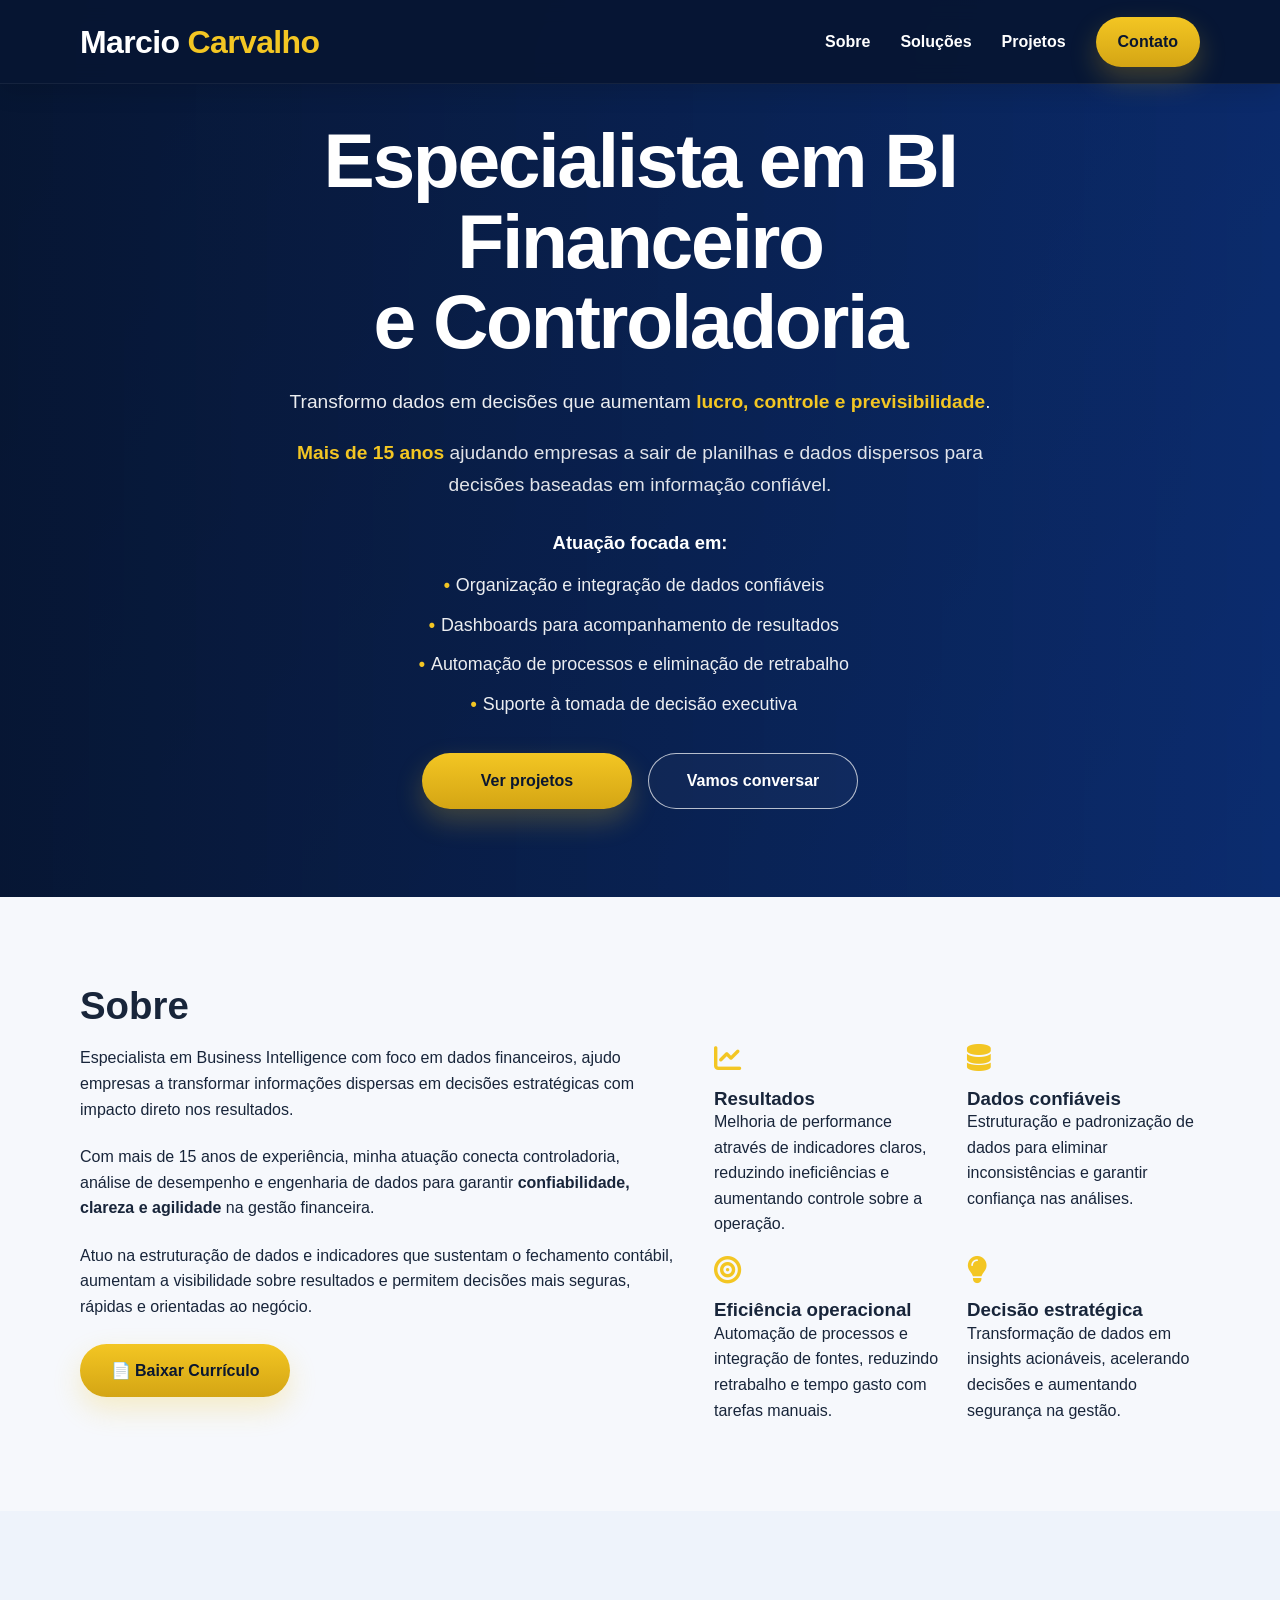
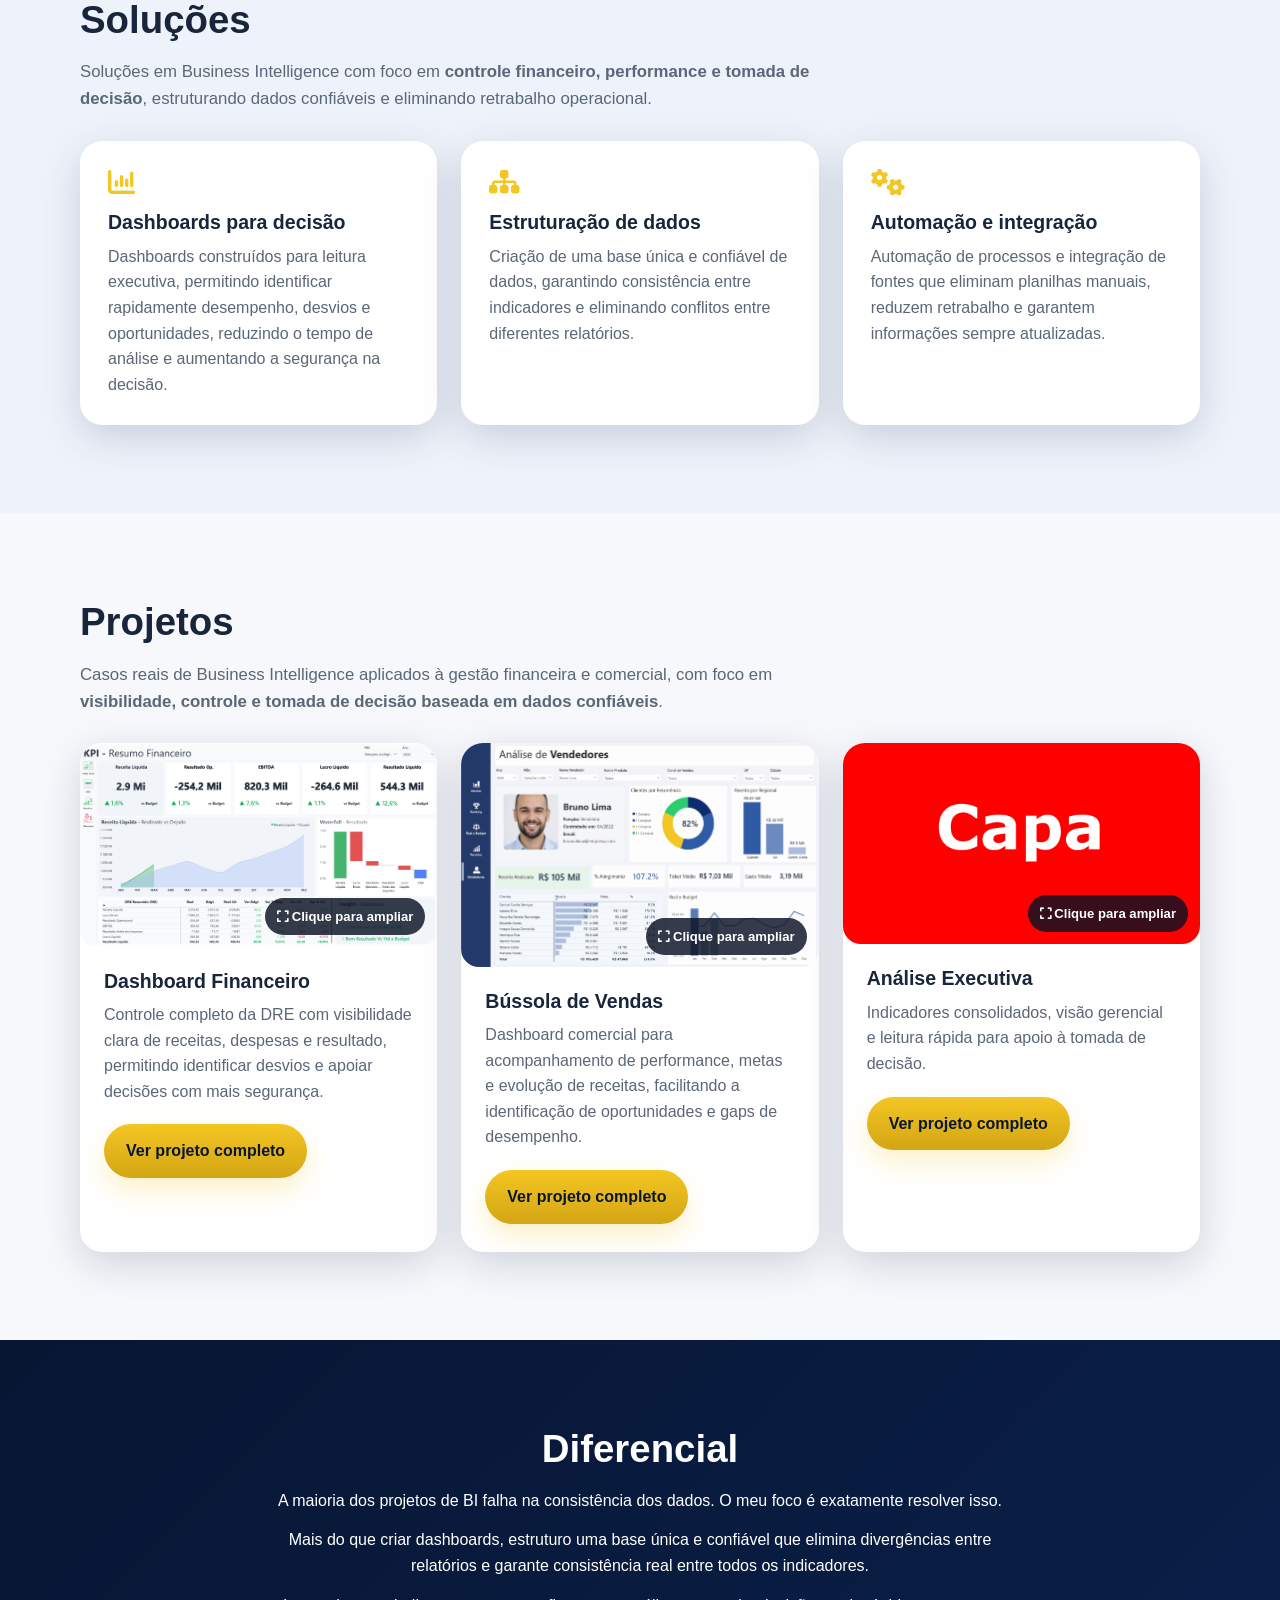
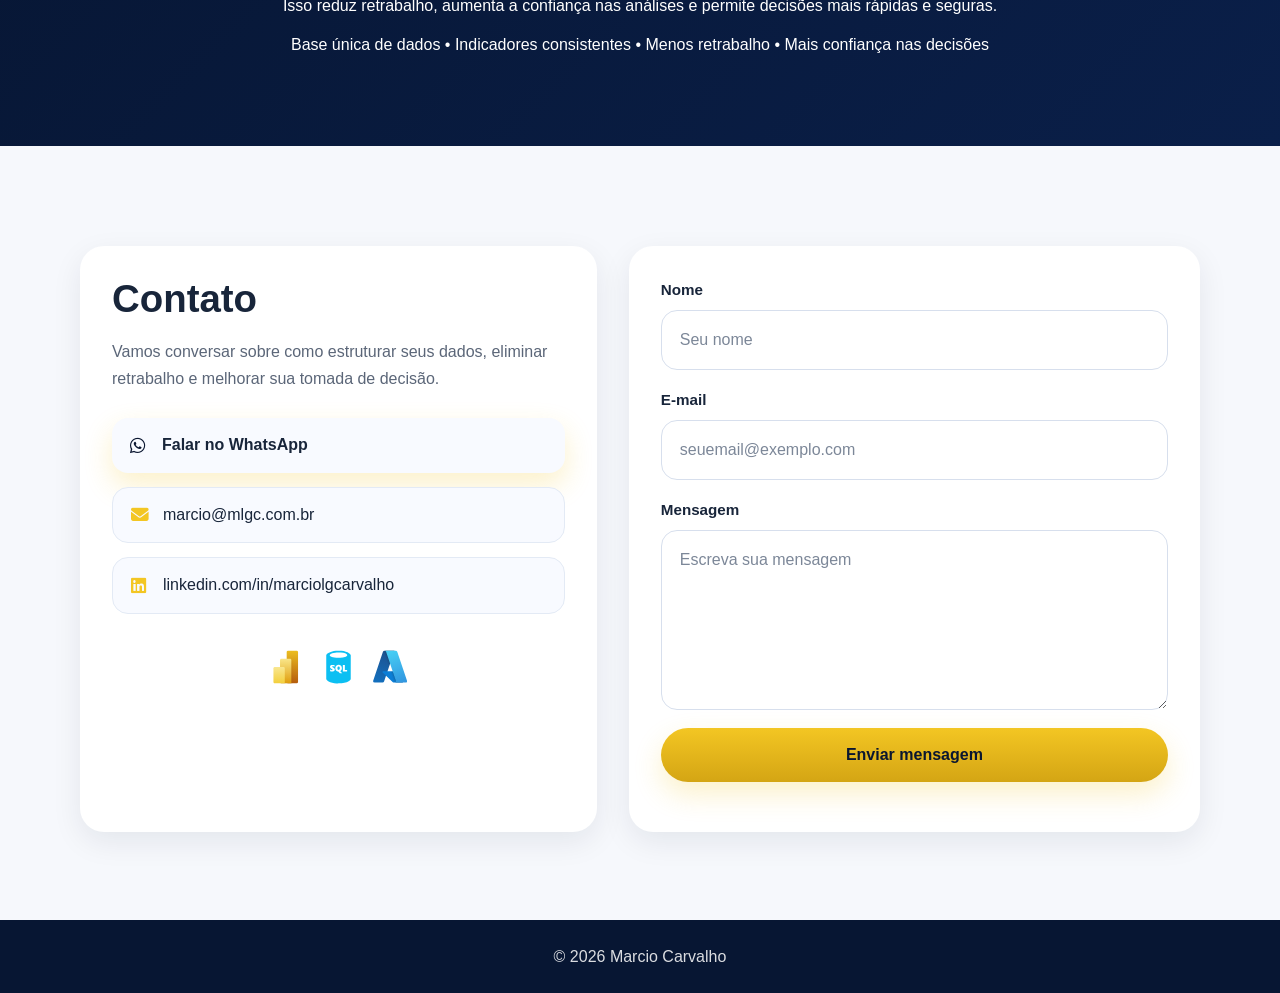
==== commit 277ab6ac: "Update index.html" ====
--- a/index.html
+++ b/index.html
@@ -236,10 +236,10 @@
     <p class="hero-focus-title">Atuação focada em:</p>
 
     <ul class="hero-list">
-      <li>Estruturação e integração de dados (SQL, ADF)</li>
-      <li>Dashboards estratégicos e indicadores (PBI)</li>
-      <li>Automação de processos e ganho de eficiência</li>
-      <li>Apoio à tomada de decisão executiva</li>
+      <li>Organização e integração de dados confiáveis</li>
+      <li>Dashboards para acompanhamento de resultados</li>
+      <li>Automação de processos e eliminação de retrabalho</li>
+      <li>Suporte à tomada de decisão executiva</li>
     </ul>
 
     <div class="hero-actions">
@@ -459,8 +459,7 @@
         <h2>Contato</h2>
 
         <p class="contato-desc">
-         Estou disponível para oportunidades, projetos e parcerias estratégicas nas áreas de Business Intelligence,
-         dados, controladoria e performance comercial, contribuindo com soluções orientadas a resultados e tomada de decisão.
+         Vamos conversar sobre como estruturar seus dados, eliminar retrabalho e melhorar sua tomada de decisão.
         </p>
 
         <div class="contato-canais">
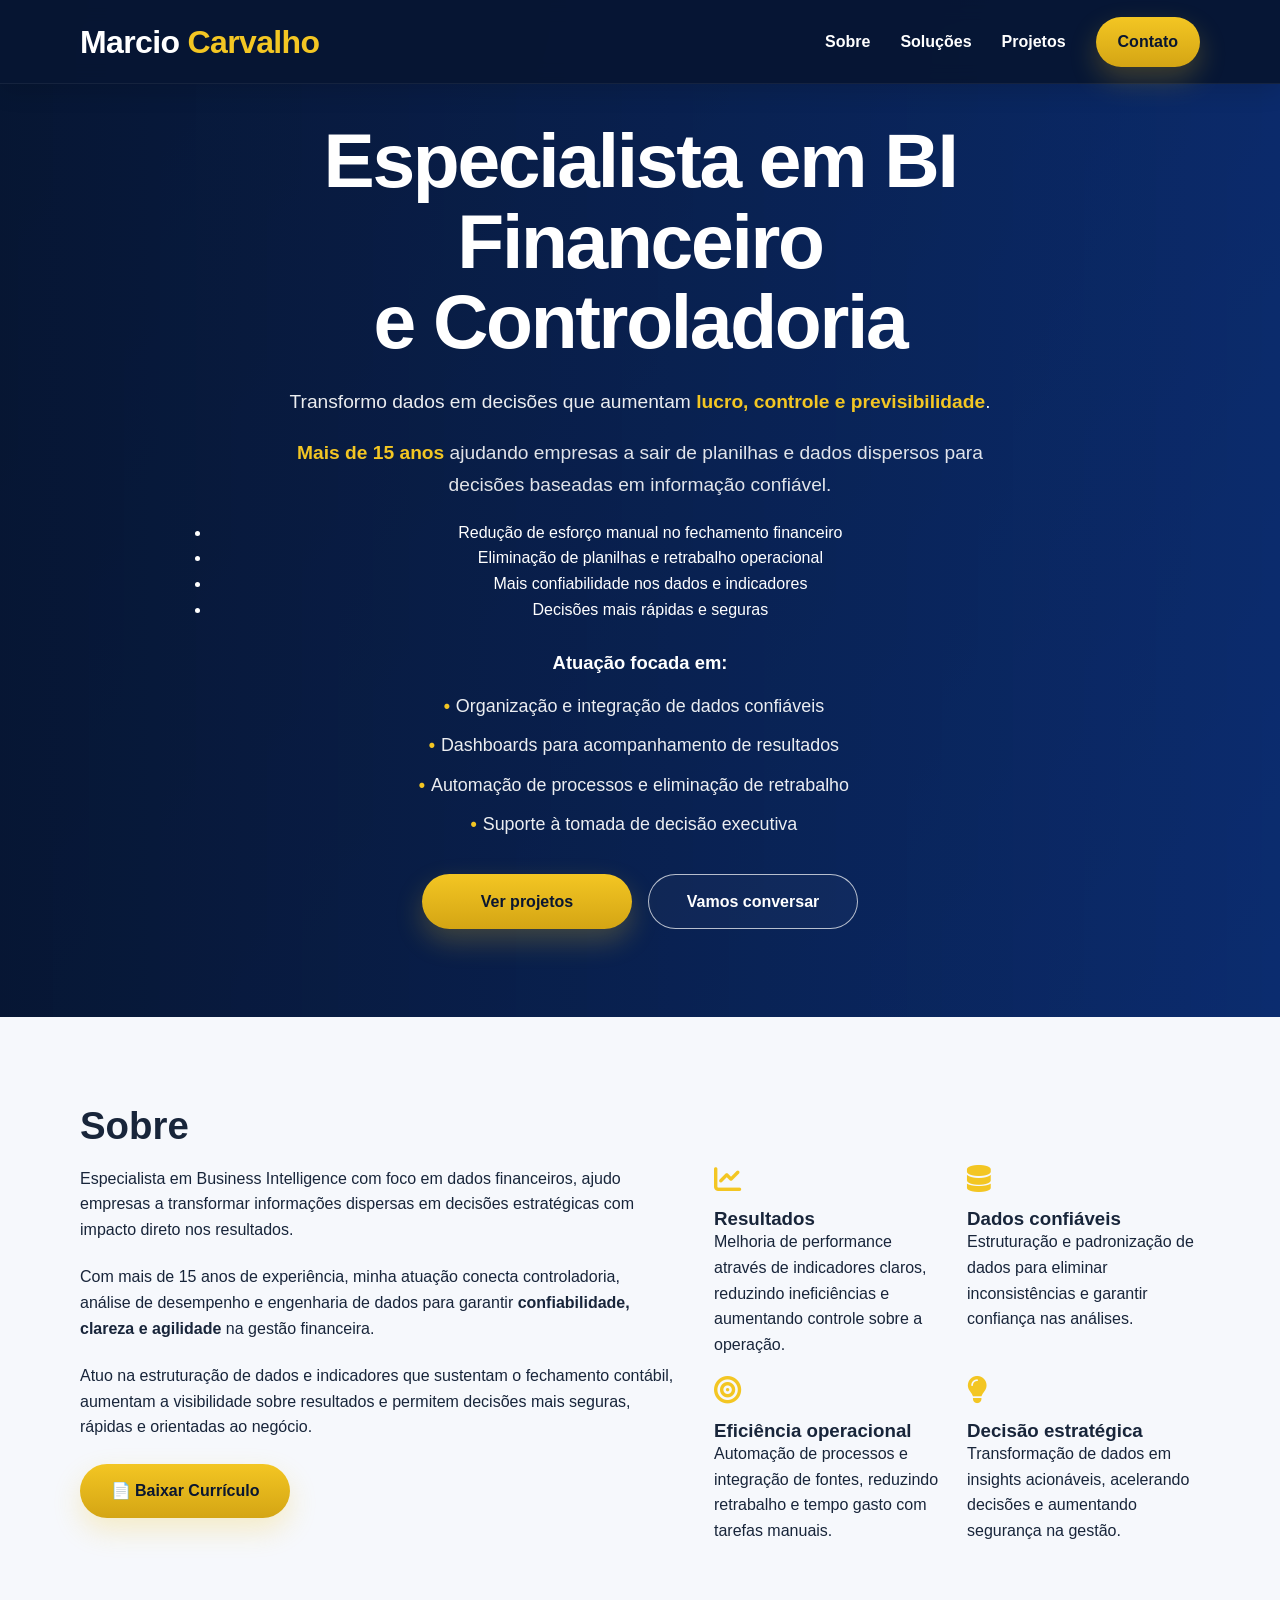
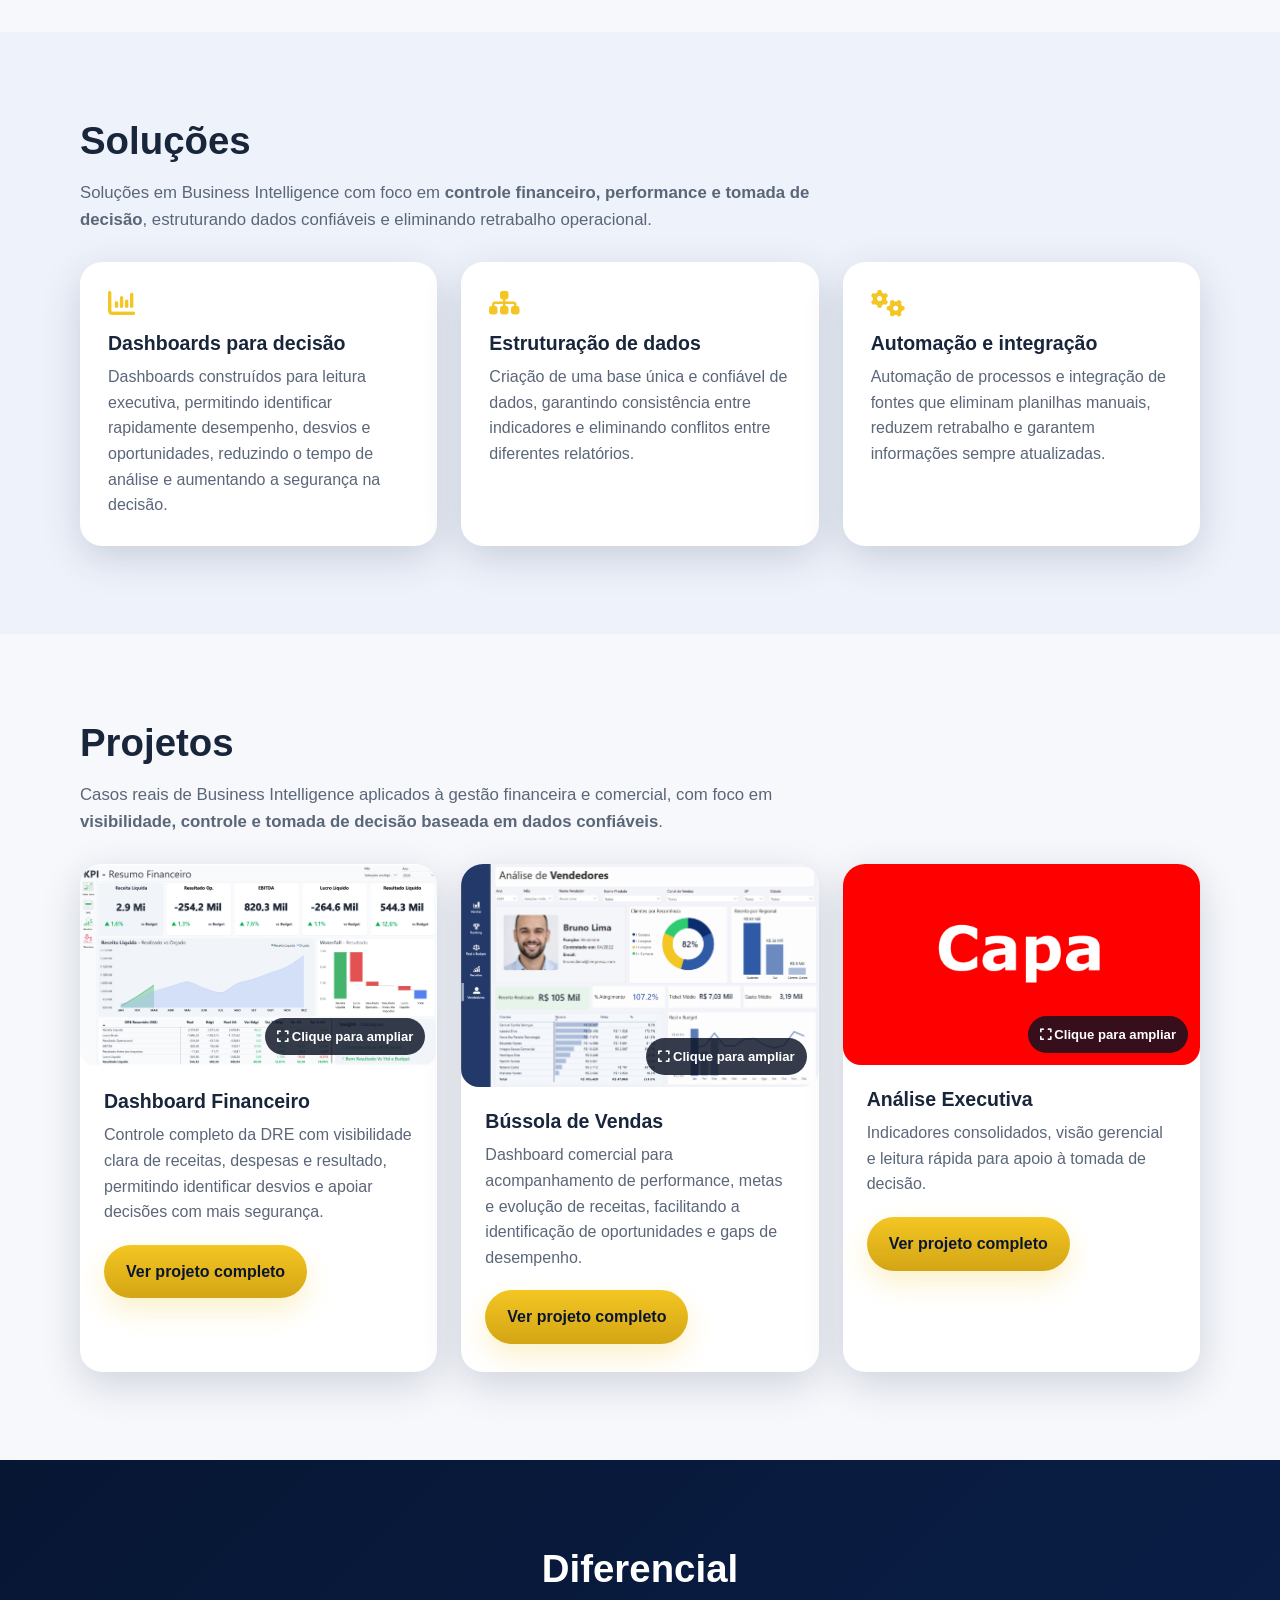
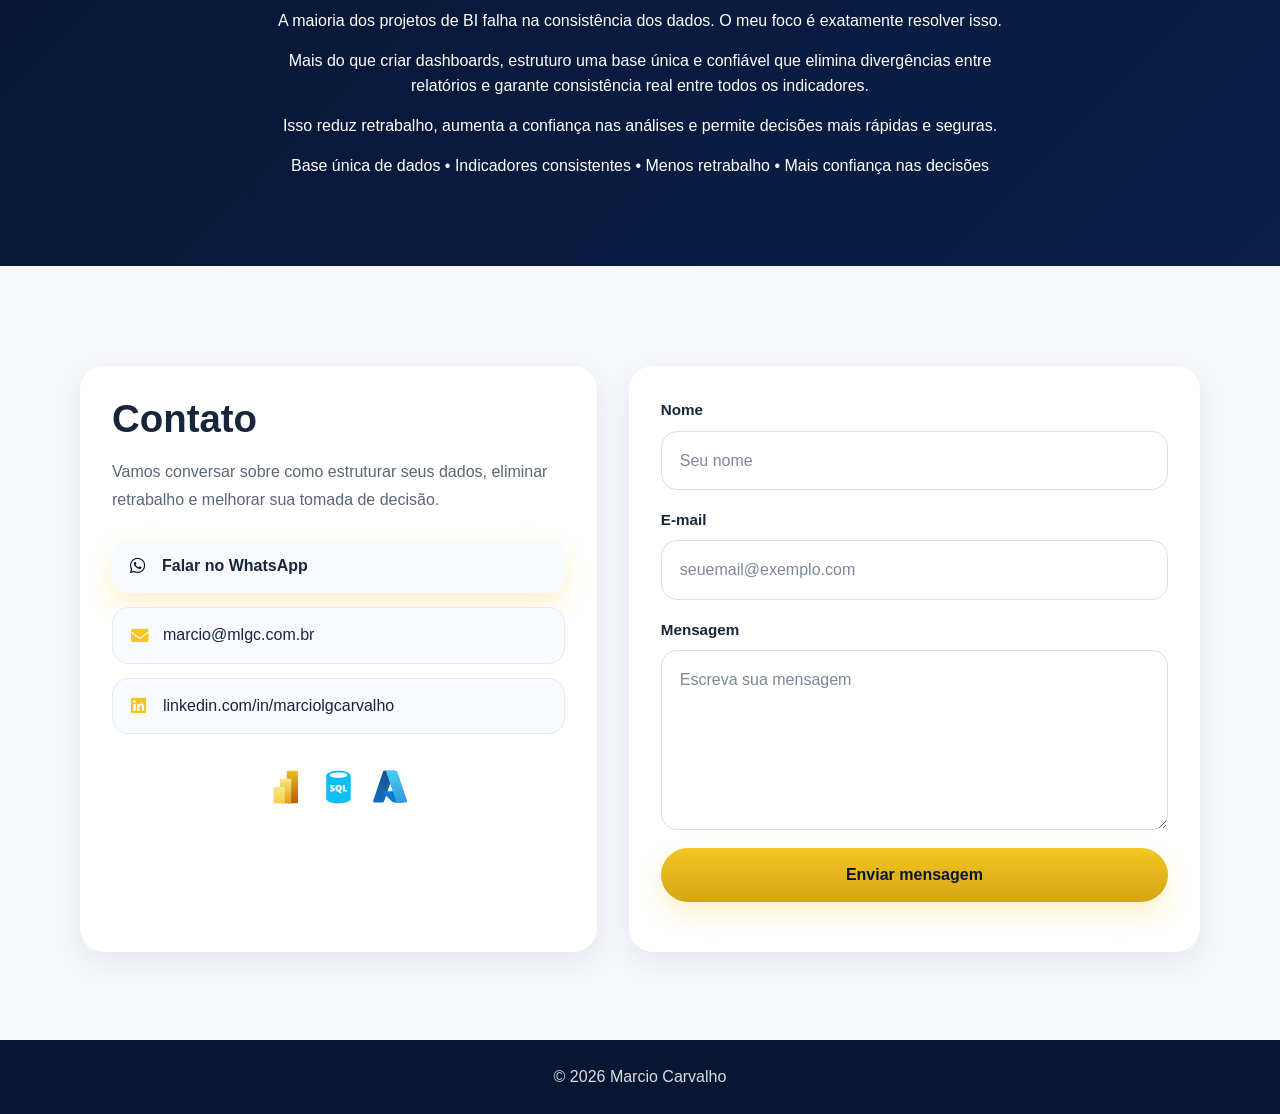
==== commit df16ca9b: "Update index.html" ====
--- a/index.html
+++ b/index.html
@@ -219,7 +219,7 @@
        ========================================================= -->
   <main id="topo">
     <!-- ================= HERO / INÍCIO ================= -->
-   <section class="hero">
+  <section class="hero">
   <div class="container hero-content">
     <h1>Especialista em BI Financeiro<br>e Controladoria</h1>
 
@@ -232,6 +232,14 @@
       <span class="hero-highlight">Mais de 15 anos</span> ajudando empresas a sair de planilhas 
       e dados dispersos para decisões baseadas em informação confiável.
     </p>
+
+    
+    <ul class="hero-impact">
+      <li>Redução de esforço manual no fechamento financeiro</li>
+      <li>Eliminação de planilhas e retrabalho operacional</li>
+      <li>Mais confiabilidade nos dados e indicadores</li>
+      <li>Decisões mais rápidas e seguras</li>
+    </ul>
 
     <p class="hero-focus-title">Atuação focada em:</p>
 
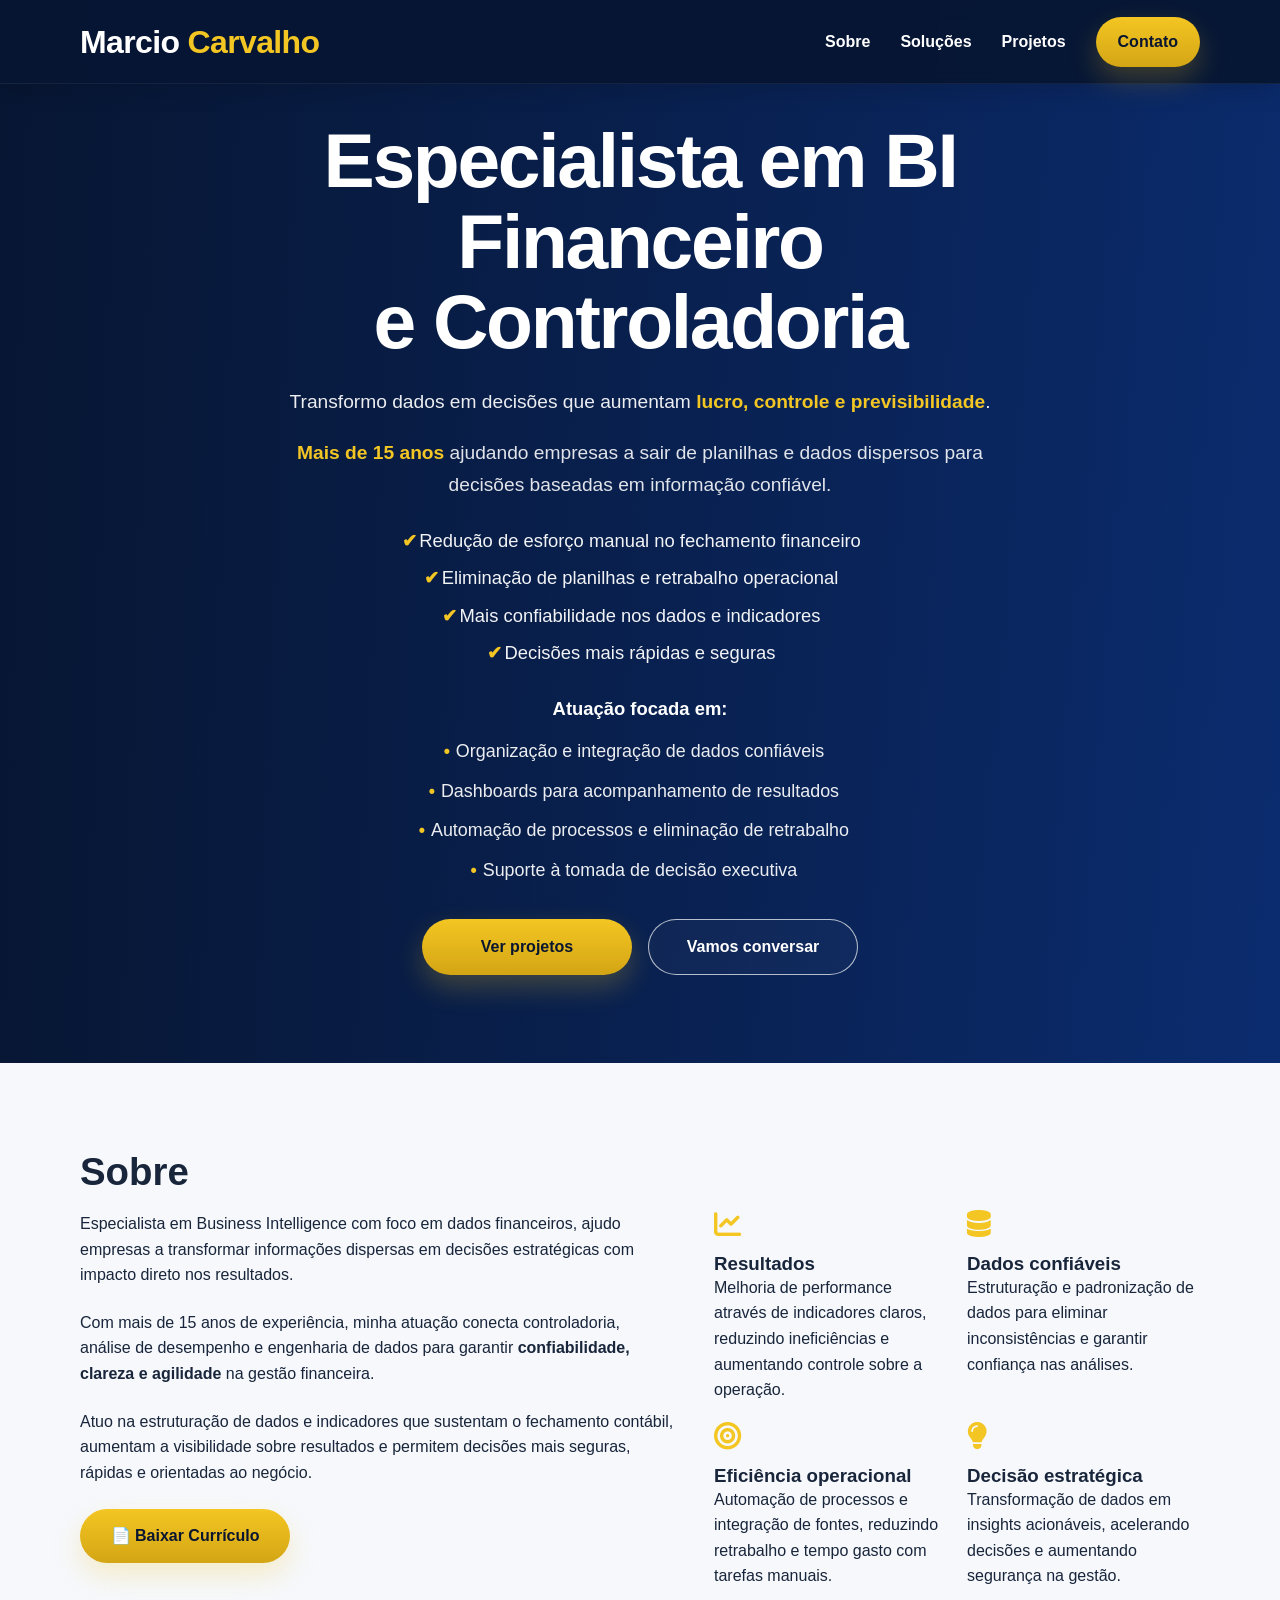
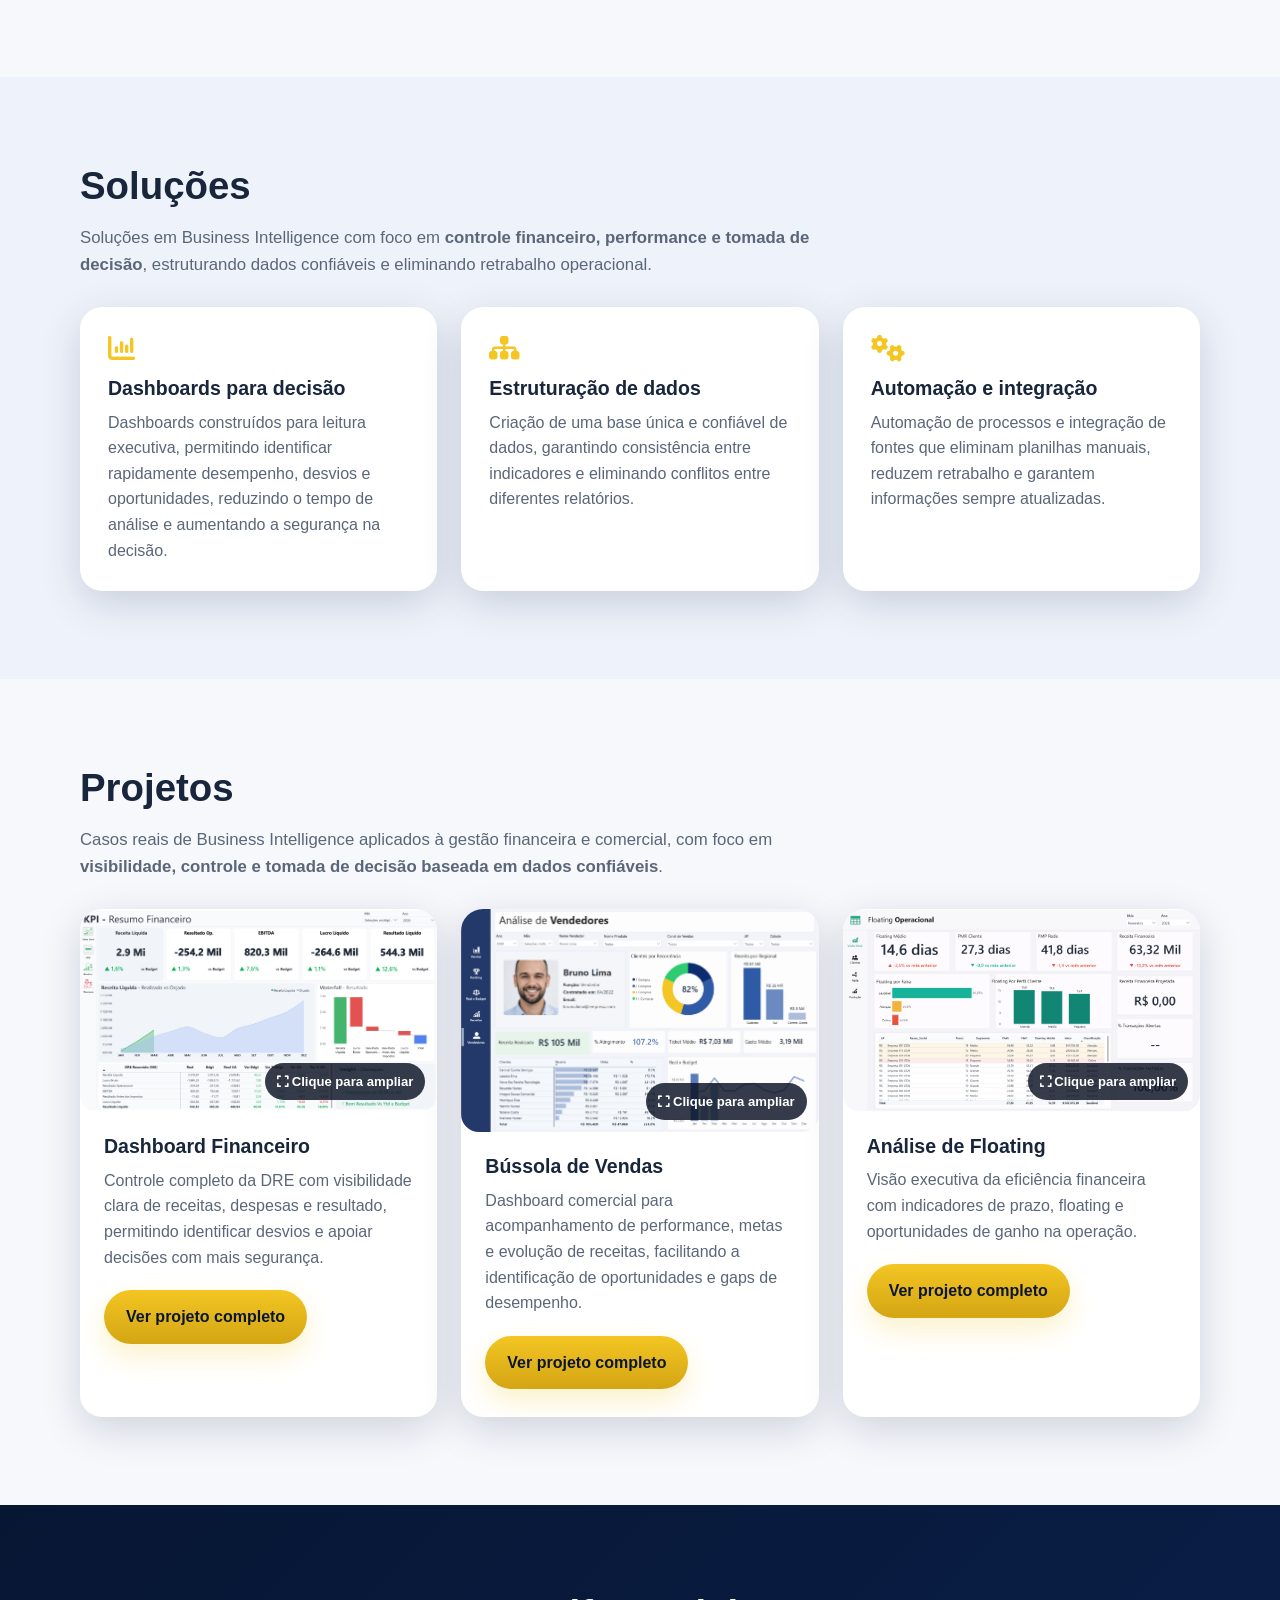
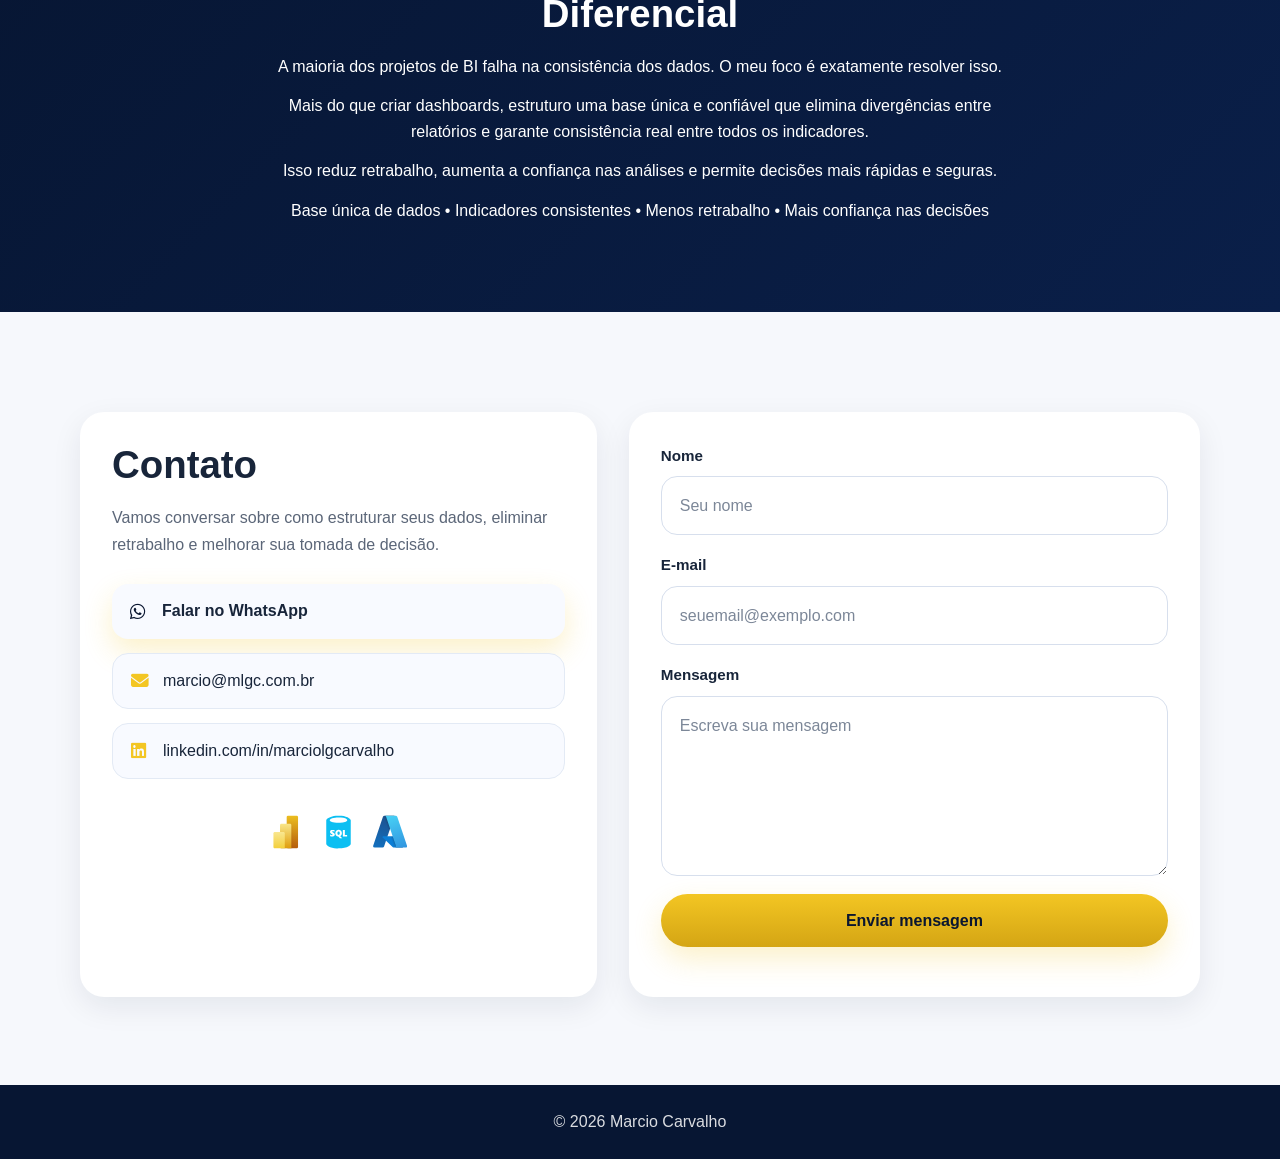
==== commit a8ec0025: "Update index.html" ====
--- a/index.html
+++ b/index.html
@@ -422,9 +422,9 @@
         </button>
 
        <div class="project-card-content">
-  <h3>Análise Executiva</h3>
-  <p>Indicadores consolidados, visão gerencial e leitura rápida para apoio à tomada de decisão.</p>
-  <a href="projeto3.html" class="project-link">Ver projeto completo</a>
+  <h3>Análise de Floating</h3>
+<p>Visão executiva da eficiência financeira com indicadores de prazo, floating e oportunidades de ganho na operação.</p>
+<a href="projeto3.html" class="project-link">Ver projeto completo</a>
 </div>
       </article>
     </div>
--- a/assets/css/site-mlgc-otimizado.css
+++ b/assets/css/site-mlgc-otimizado.css
@@ -316,6 +316,105 @@
   margin-top: 34px;
 }
 
+.hero-impact {
+  list-style: none;
+  padding: 0;
+  margin: 24px auto 10px;
+  max-width: 720px;
+}
+
+.hero-impact li {
+  font-size: 1.15rem;
+  line-height: 1.6;
+  margin-bottom: 8px;
+  color: rgba(255, 255, 255, 0.95);
+}
+
+.hero-impact li::before {
+  content: "✔";
+  color: var(--gold);
+  font-weight: 700;
+  display: inline-block;
+  width: 20px;
+  margin-left: -20px;
+}
+@media (max-width: 768px) {
+
+  .hero {
+    padding: 100px 18px 56px;
+  }
+
+  .hero-content {
+    max-width: 100%;
+  }
+
+  .hero h1 {
+    font-size: 2.2rem;
+    line-height: 1.05;
+    margin-bottom: 16px;
+  }
+
+  .hero-text {
+    font-size: 0.95rem;
+    line-height: 1.55;
+    margin-bottom: 10px;
+    max-width: 100%;
+  }
+
+  .hero-text-secondary {
+    margin-bottom: 16px;
+  }
+
+  .hero-impact,
+  .hero-list {
+    max-width: 100%;
+    margin-left: auto;
+    margin-right: auto;
+    padding-left: 0;
+  }
+
+  .hero-impact li,
+  .hero-list li {
+    font-size: 0.92rem;
+    line-height: 1.5;
+    margin-bottom: 8px;
+    text-align: left;
+    padding-left: 20px;
+    position: relative;
+  }
+
+  .hero-impact li::before,
+  .hero-list li::before {
+    position: absolute;
+    left: 0;
+    top: 0;
+    margin-left: 0;
+  }
+
+  .hero-focus-title {
+    font-size: 0.95rem;
+    margin: 18px 0 10px;
+  }
+
+  .hero-actions {
+    flex-direction: column;
+    gap: 12px;
+    margin-top: 22px;
+  }
+
+  .hero-actions .btn {
+    width: 100%;
+    max-width: 100%;
+    padding: 14px 20px;
+    font-size: 0.95rem;
+  }
+
+  /* 🔥 bônus: reduz 1 bullet pra melhorar a primeira dobra */
+  .hero-impact li:nth-child(4) {
+    display: none;
+  }
+}
+
 .buttons,
 .project-hero-actions {
   display: flex;
